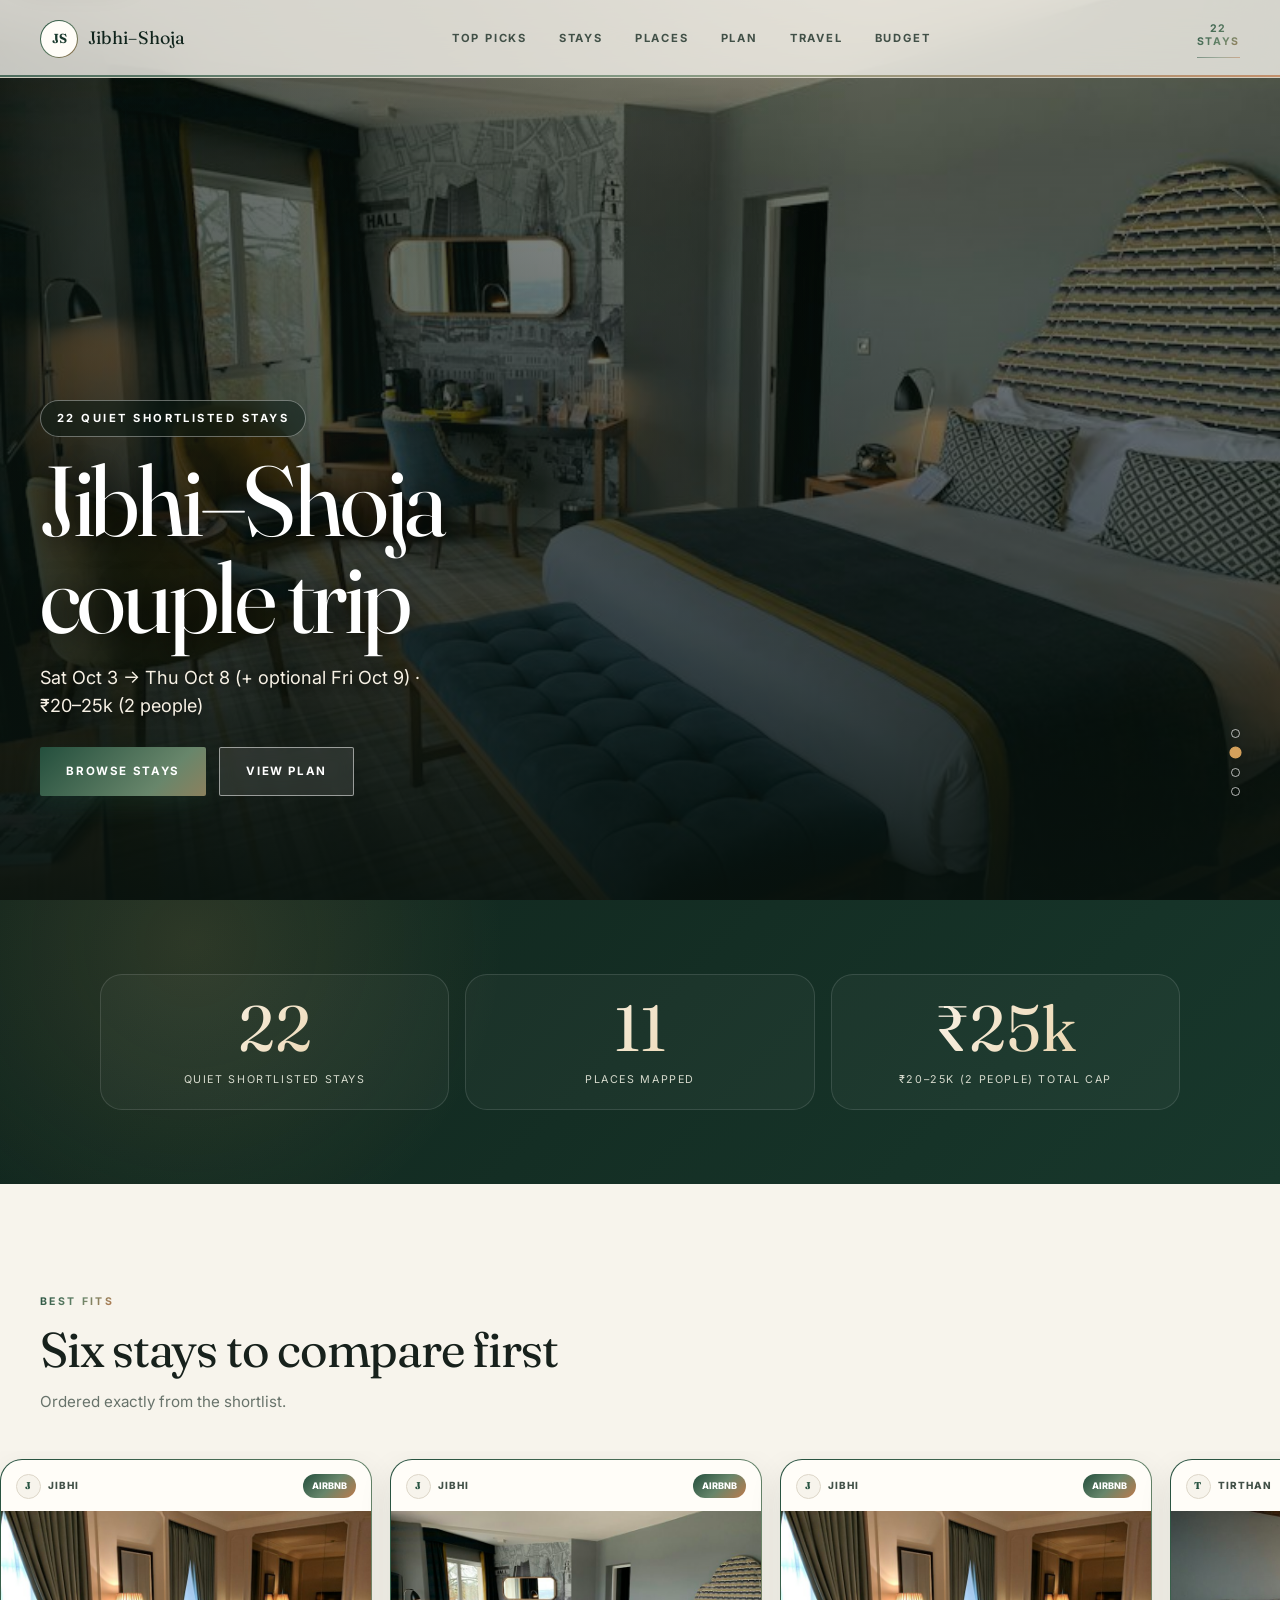
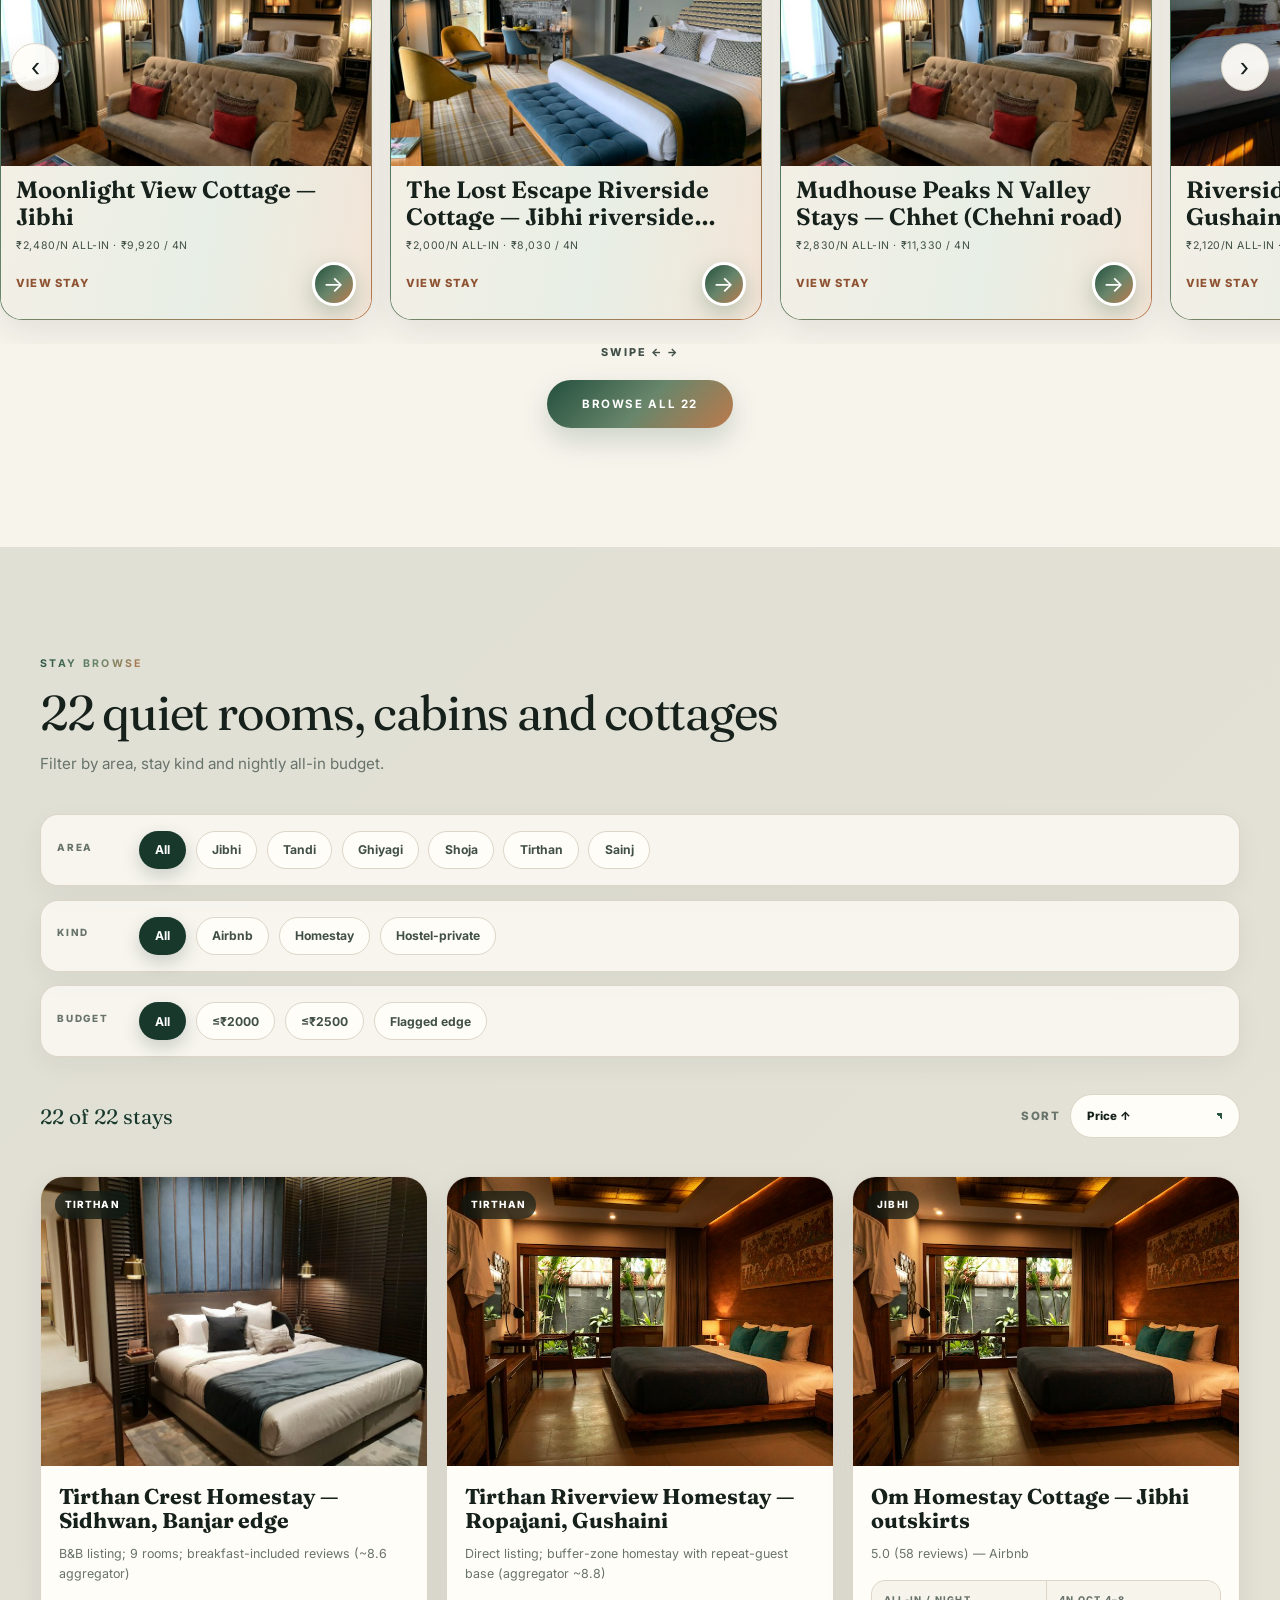
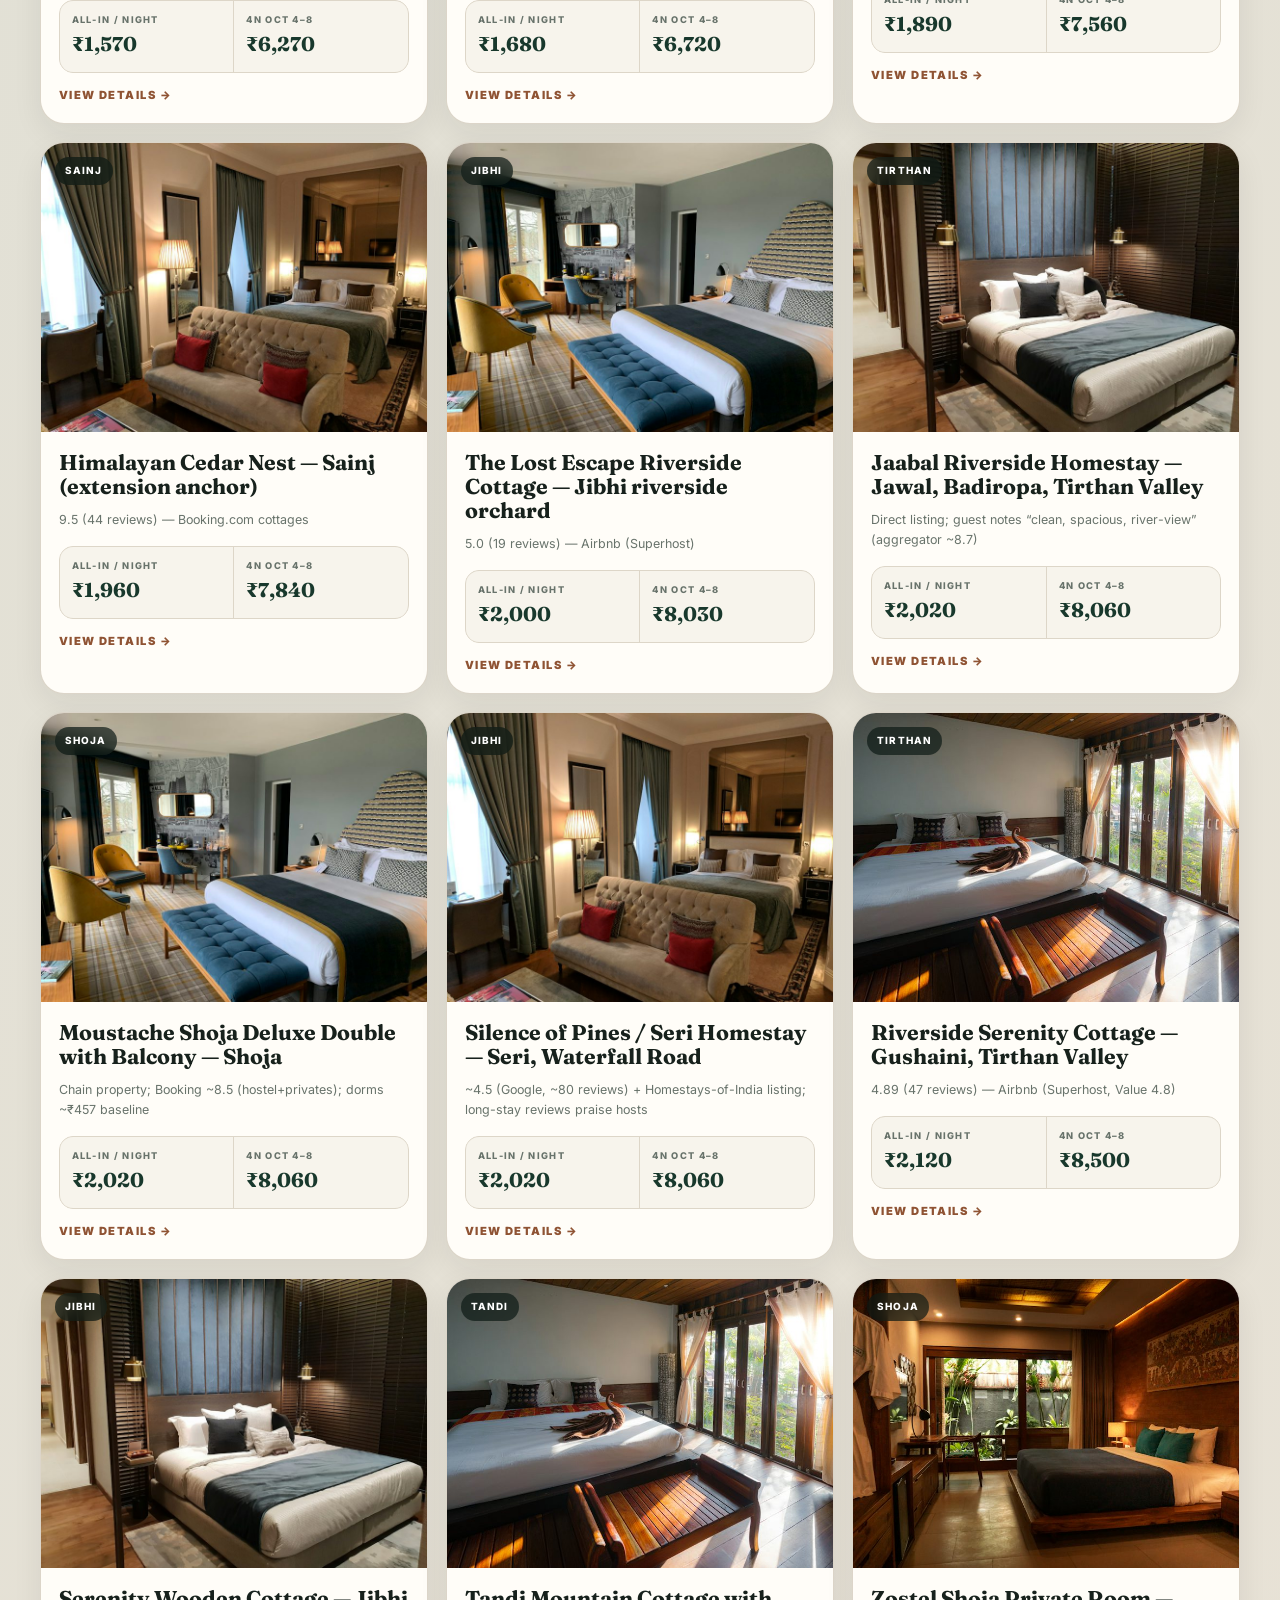
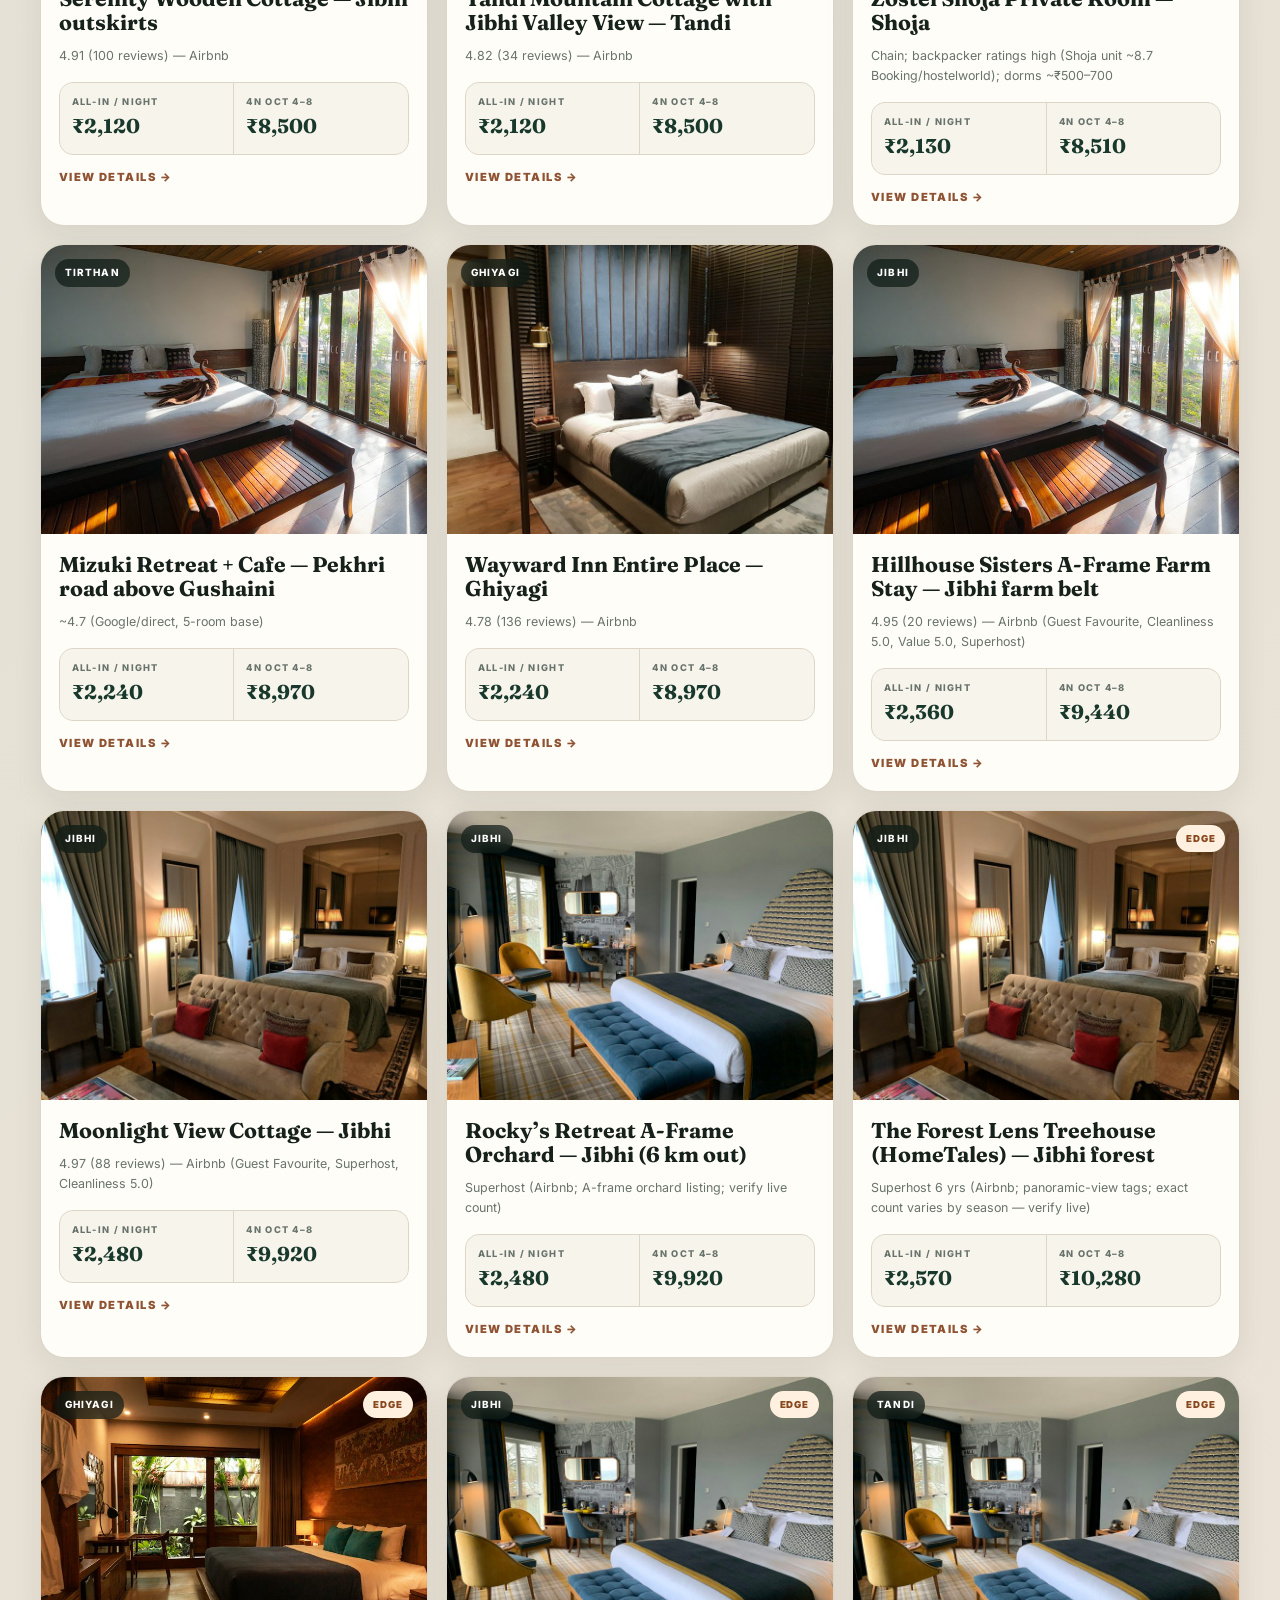
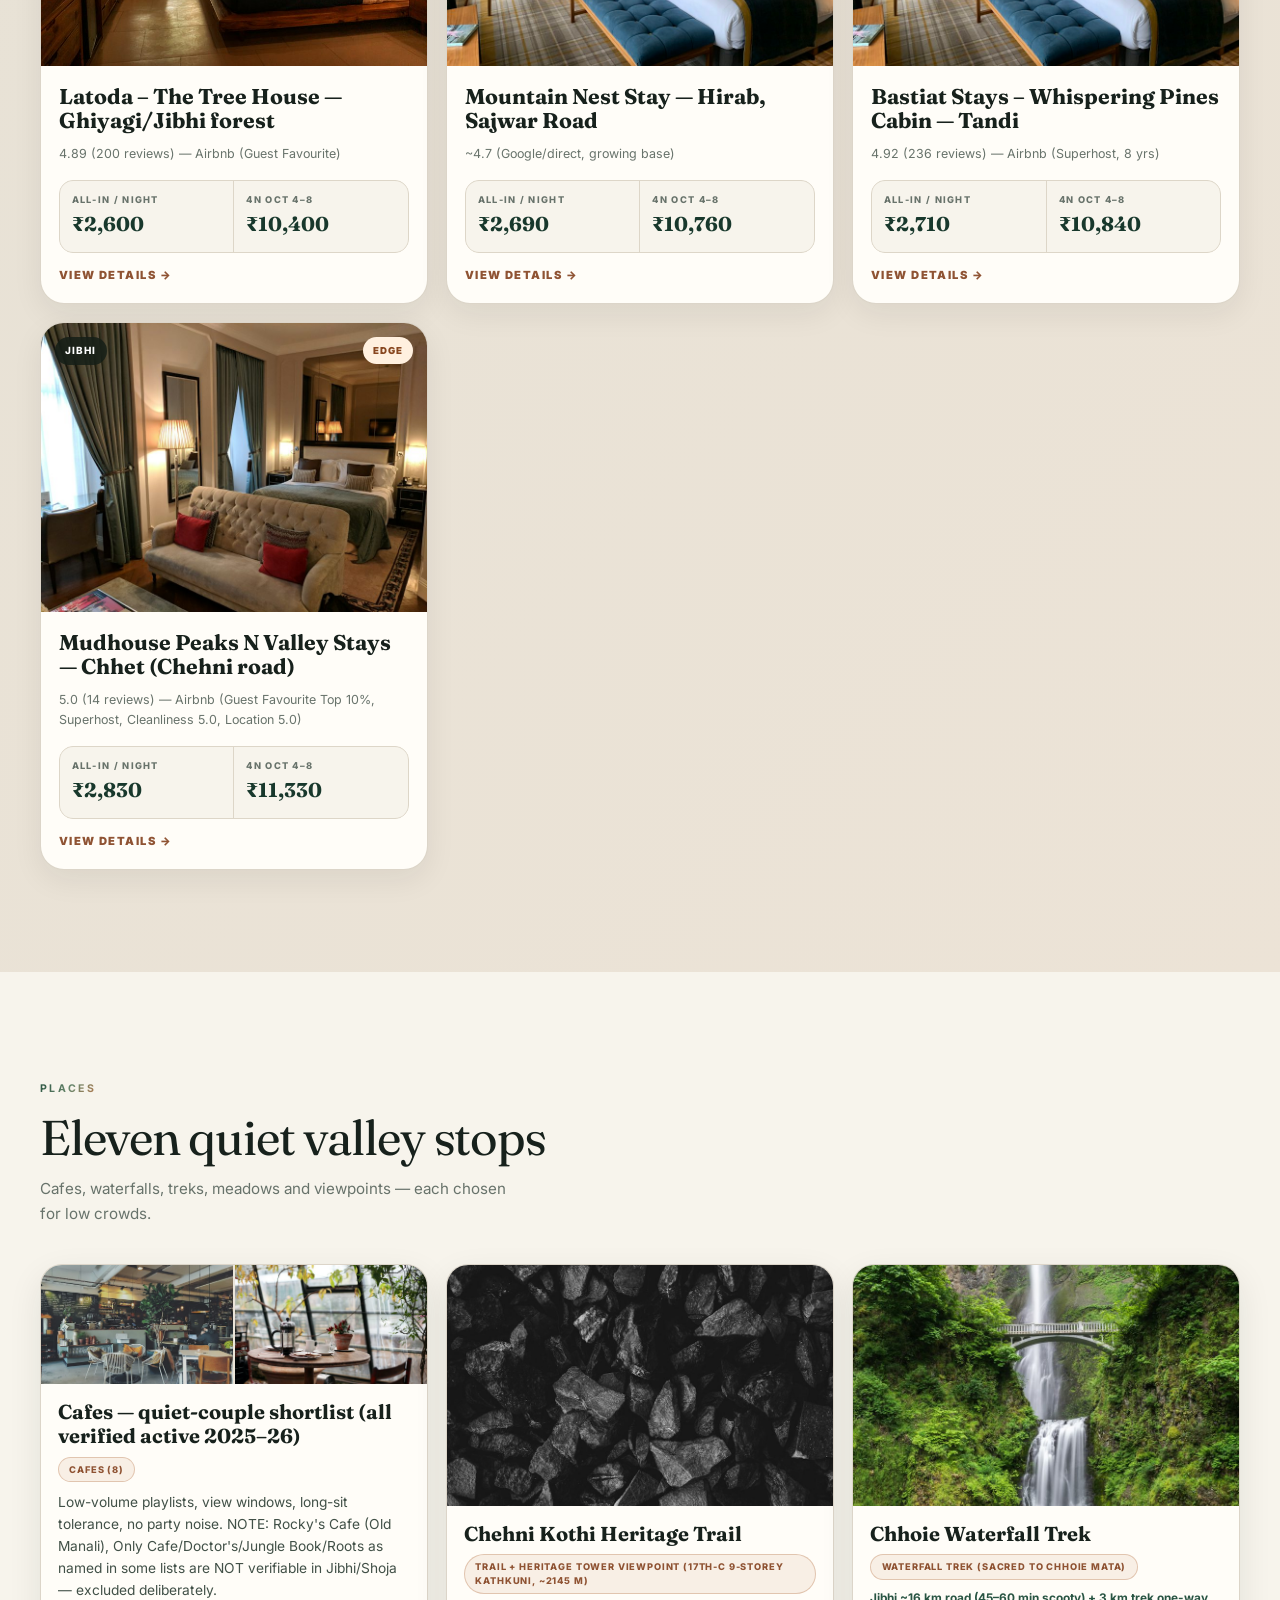
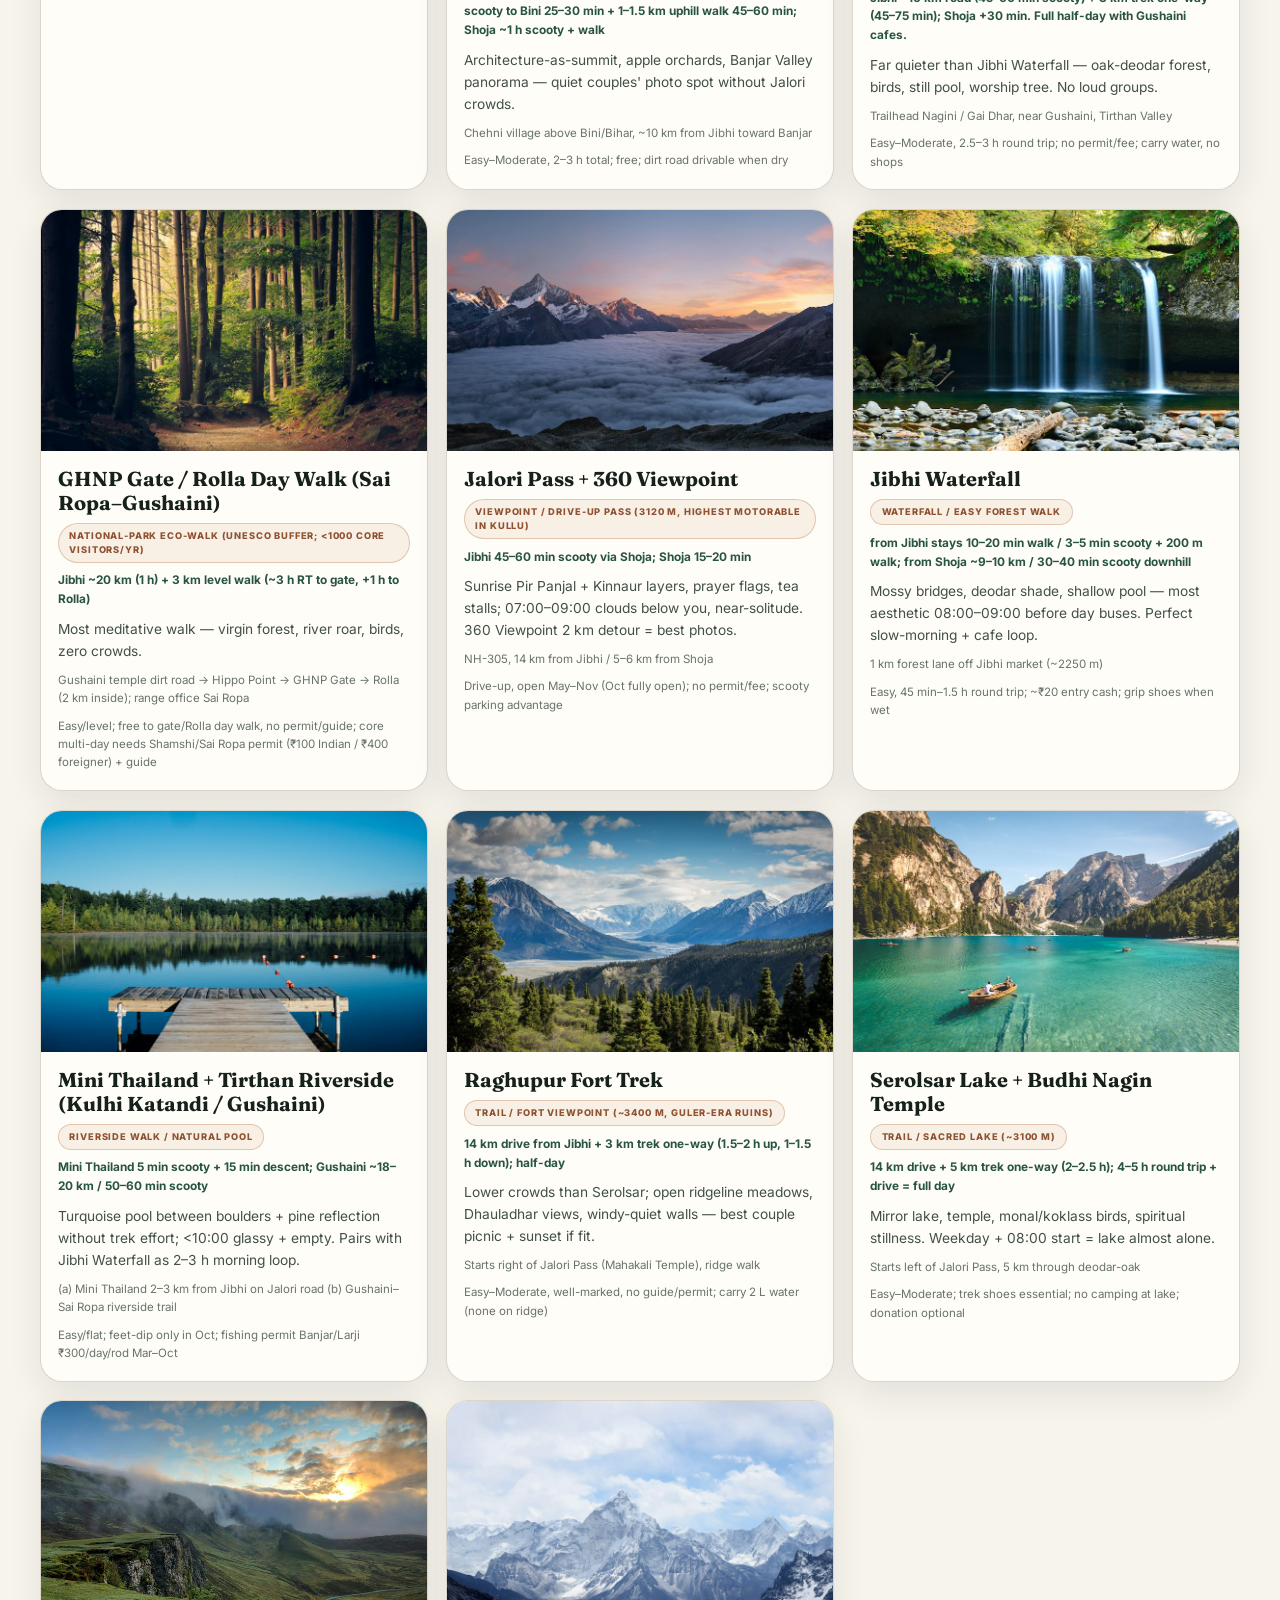
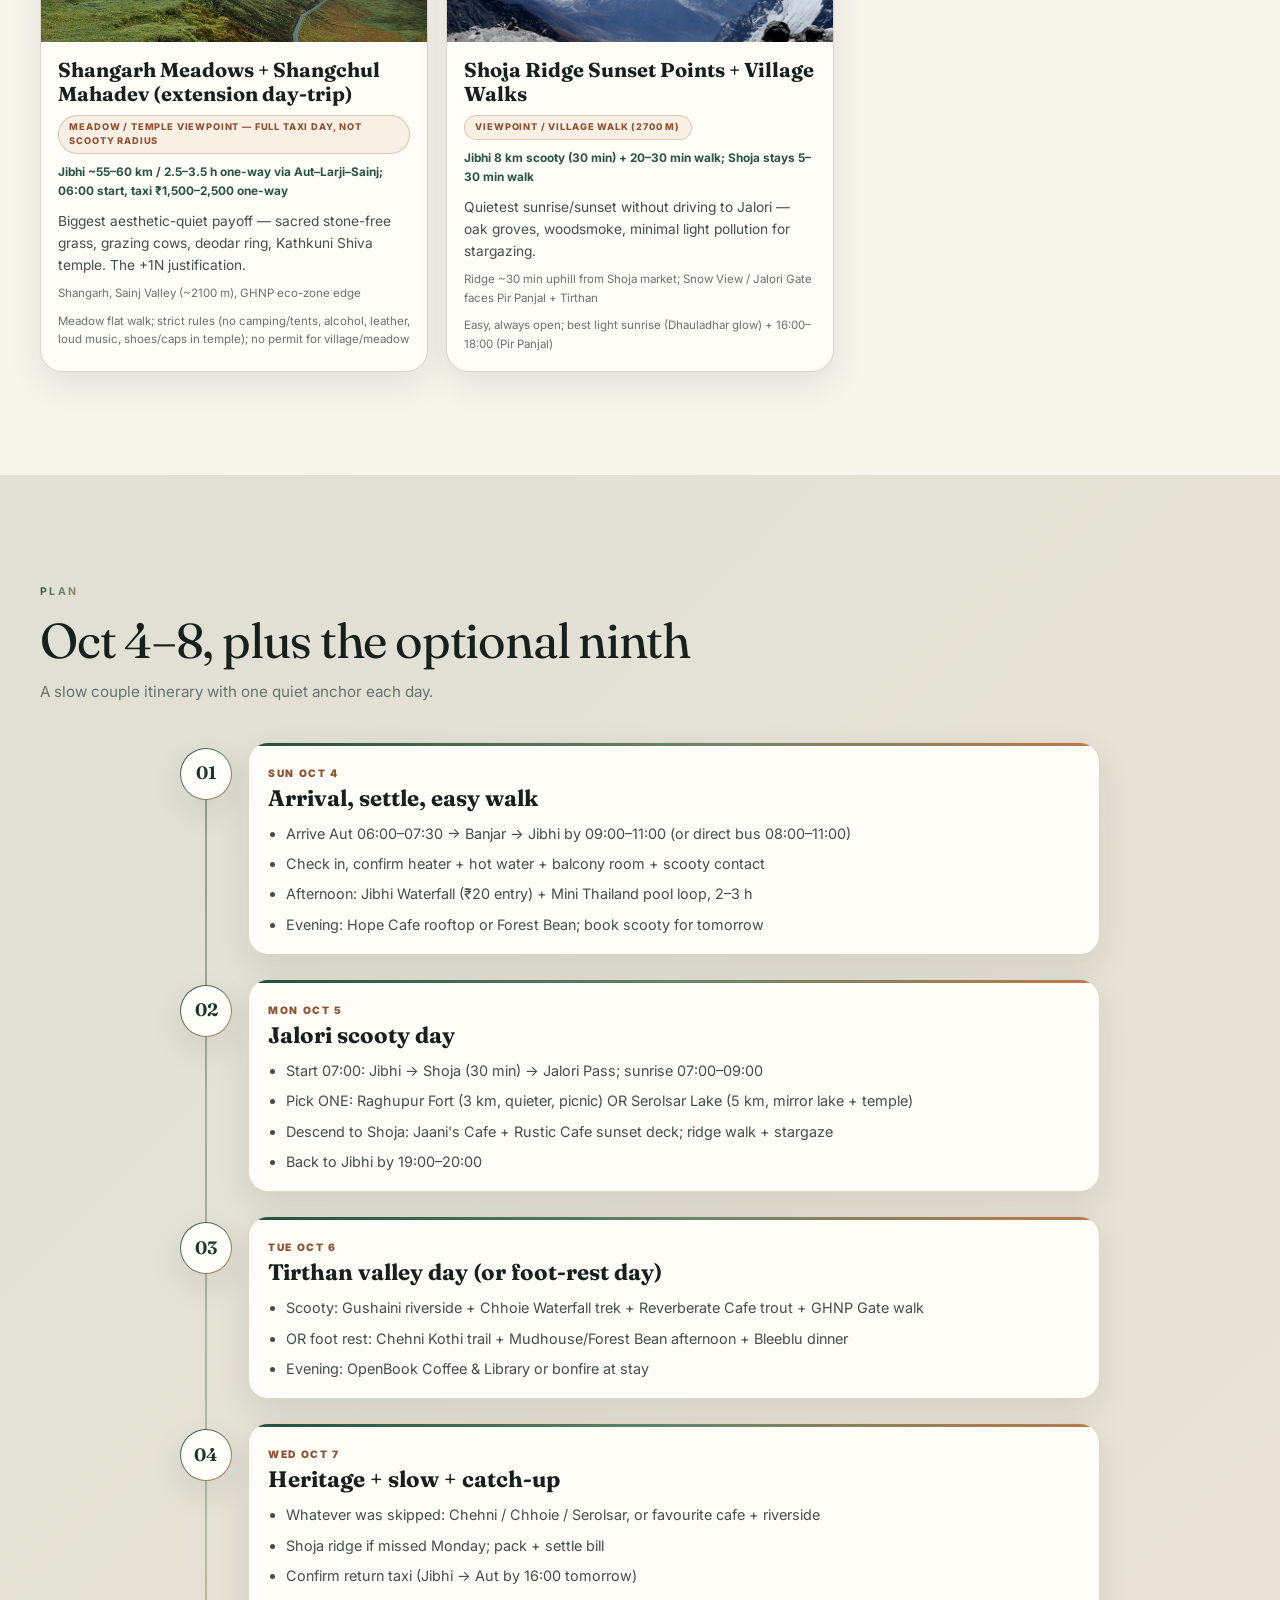
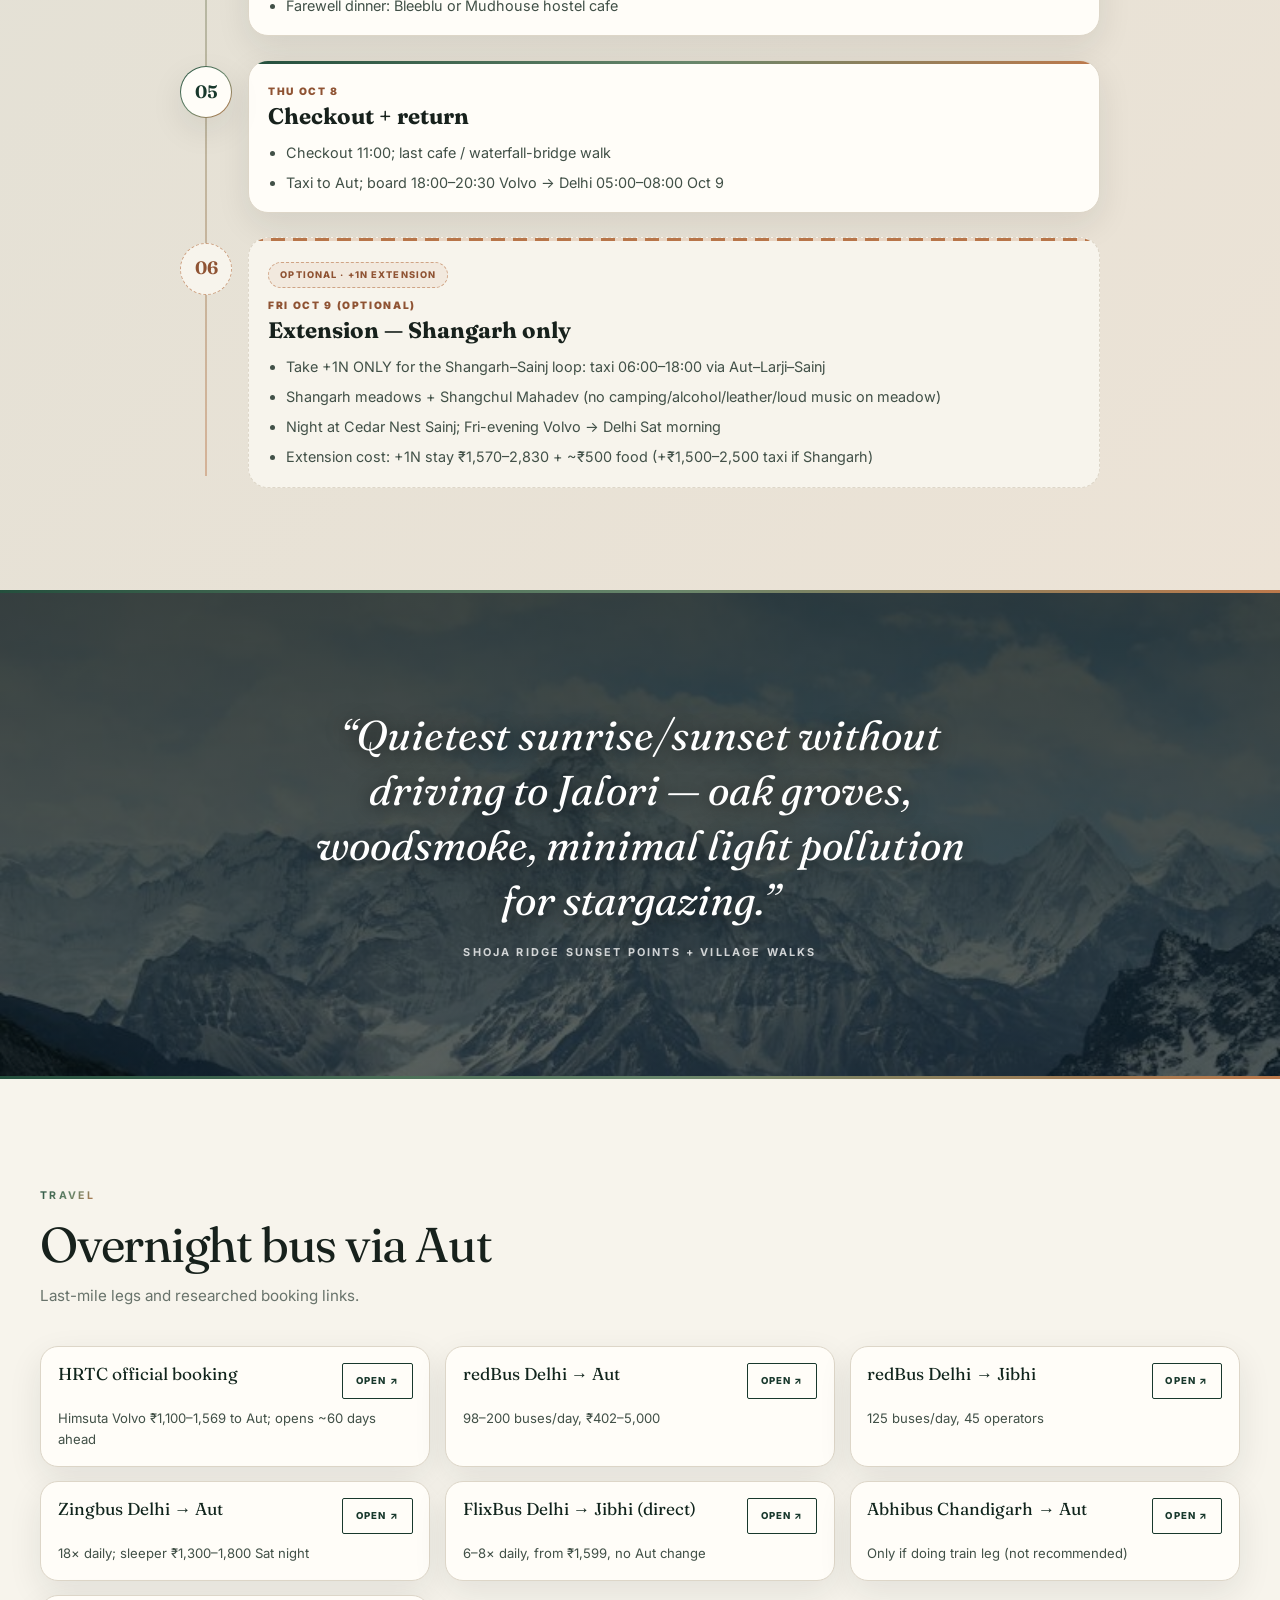
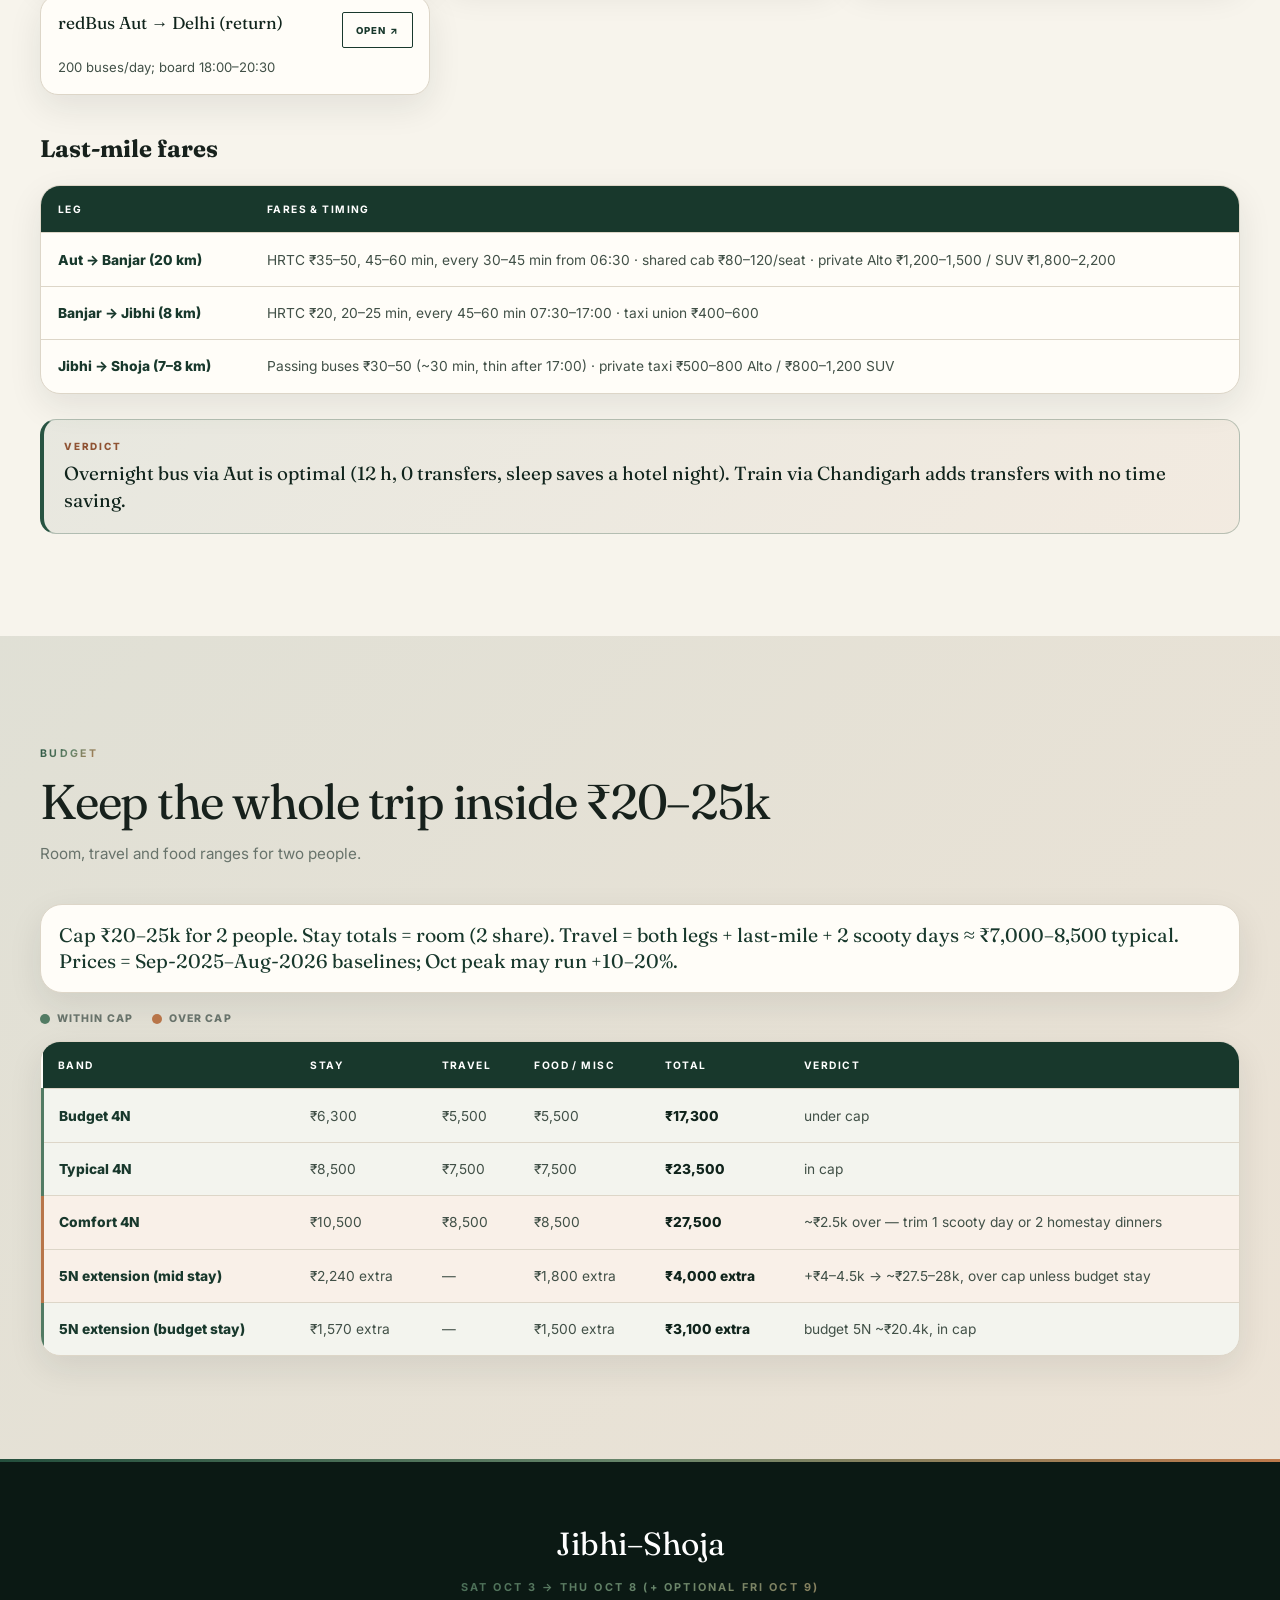
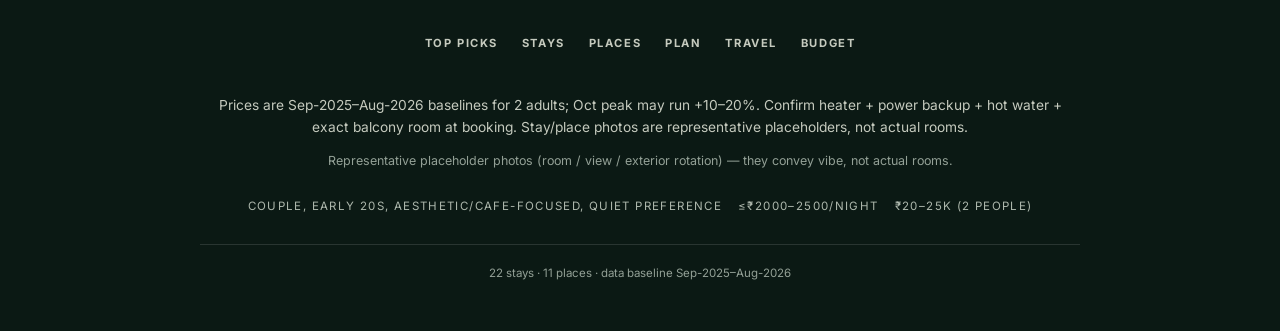
==== index.html @ 123a4e7a "Jibhi-Shoja trip guide: 22 stays, places, plan, travel, budget SPA" ====
<!doctype html>
<html lang="en">
<head>
<meta charset="utf-8">
<meta name="viewport" content="width=device-width, initial-scale=1">
<title>Jibhi &amp; Shoja Trip — Oct 4–8 (+9) · Stays, Places, Travel, Budget</title>
<meta name="description" content="22 quiet shortlisted stays, places, itinerary, travel and budget for a Jibhi–Shoja couple trip.">
<link rel="preconnect" href="https://fonts.googleapis.com">
<link rel="preconnect" href="https://fonts.gstatic.com" crossorigin>
<link href="https://fonts.googleapis.com/css2?family=Fraunces:opsz,wght@9..144,400;9..144,500;9..144,650&family=Inter:wght@400;500;600;700&display=swap" rel="stylesheet">
<link rel="preload" as="image" href="./assets/img/stays/stay-01-moonlight-view/stay-01-moonlight-view-01.jpg">
<link rel="stylesheet" href="./assets/css/site.css">
</head>
<body>
<a class="skip-link" href="#stays">Skip to stays</a>
<header class="nav" id="nav">
  <button class="nav__burger" id="burger" aria-label="Menu" aria-controls="menu" aria-expanded="false"><span></span><span></span><span></span></button>
  <a href="#top" class="nav__logo" aria-label="Jibhi Shoja trip home"><span class="nav__logo-mark">JS</span><span class="nav__logo-text">Jibhi–Shoja</span></a>
  <nav class="nav__links" aria-label="Primary">
    <a href="#top-picks">Top picks</a><a href="#stays">Stays</a><a href="#places">Places</a><a href="#plan">Plan</a><a href="#travel">Travel</a><a href="#budget">Budget</a>
  </nav>
  <div class="nav__right"><a href="#stays" class="nav__cta">22<br><span>Stays</span></a></div>
</header>
<div class="menu" id="menu" aria-hidden="true">
  <button class="menu__close" id="menuClose" aria-label="Close">&times;</button>
  <nav class="menu__links" aria-label="Mobile">
    <a href="#top-picks" class="menu__link">Top picks</a><a href="#stays" class="menu__link">Stays</a><a href="#places" class="menu__link">Places</a><a href="#plan" class="menu__link">Plan</a><a href="#travel" class="menu__link">Travel</a><a href="#budget" class="menu__link">Budget</a>
  </nav>
  <div class="menu__footer">
    <p class="menu__phone">Oct 4–8 · + optional Oct 9</p><p data-menu-meta>Couple trip · quiet stays · ₹20–25k cap</p>
    <div class="menu__cta"><a href="#stays" class="btn btn--solid btn--sm">Browse Stays</a><a href="#plan" class="btn btn--line btn--sm">See Plan</a></div>
  </div>
</div>
<main id="top">
  <section class="hero" aria-label="Jibhi and Shoja trip introduction">
    <div class="hero__slide is-active" style="background-image:url('./assets/img/stays/stay-01-moonlight-view/stay-01-moonlight-view-01.jpg')"></div>
    <div class="hero__slide" style="background-image:url('./assets/img/stays/stay-02-whispering-pines/stay-02-whispering-pines-01.jpg')"></div>
    <div class="hero__slide" style="background-image:url('./assets/img/places/place-shoja-ridge-01.jpg')"></div>
    <div class="hero__slide" style="background-image:url('./assets/img/places/place-jalori-pass-01.jpg')"></div>
    <div class="hero__overlay"></div>
    <div class="hero__content">
      <p class="hero__eyebrow">22 quiet shortlisted stays</p><h1 class="hero__title">Jibhi–Shoja couple trip</h1>
      <p class="hero__sub"><span data-hero-dates>Oct 4–8</span> · <span data-hero-cap>₹20–25k for 2 people</span></p>
      <div class="hero__actions"><a href="#stays" class="btn btn--solid">Browse Stays</a><a href="#plan" class="btn btn--ghost">View Plan</a></div>
    </div>
    <div class="hero__dots" aria-label="Hero photos">
      <button class="hero__dot is-active" aria-label="Slide 1" type="button"></button><button class="hero__dot" aria-label="Slide 2" type="button"></button><button class="hero__dot" aria-label="Slide 3" type="button"></button><button class="hero__dot" aria-label="Slide 4" type="button"></button>
    </div>
  </section>
  <div id="app" class="site-main"><div class="loading" role="status">Loading the researched trip guide…</div><noscript>This trip guide needs JavaScript to load its researched stays and sections.</noscript></div>
</main>

<div class="stay-modal" id="stayModal" hidden>
  <div class="stay-modal__backdrop" data-close-modal></div>
  <section class="stay-modal__dialog" role="dialog" aria-modal="true" aria-labelledby="stay-modal-title">
    <button class="stay-modal__close" type="button" aria-label="Close stay details" data-close-modal>&times;</button>
    <div id="stay-detail-content"></div>
  </section>
</div>
<template id="stay-template">
  <article class="stay-detail">
    <div class="stay-detail__media">
      <figure class="stay-detail__figure">
        <img class="stay-detail__img" data-role="photo" src="" alt="" loading="eager" fetchpriority="high">
        <button class="stay-detail__photo-btn stay-detail__photo-btn--prev" type="button" data-photo-prev aria-label="Previous photo">&lsaquo;</button>
        <button class="stay-detail__photo-btn stay-detail__photo-btn--next" type="button" data-photo-next aria-label="Next photo">&rsaquo;</button>
        <figcaption class="stay-detail__caption" data-role="photo-caption"></figcaption>
      </figure>
      <div class="stay-detail__dots" data-role="photo-dots" aria-label="Stay photos"></div>
    </div>
    <div class="stay-detail__body">
      <a href="#stays" class="back" data-close-modal>&larr; Back to stays</a>
      <p class="section__label"><span data-role="area"></span> · <span data-role="kind"></span></p>
      <div class="stay-detail__title-row"><h2 class="section__title" id="stay-modal-title" data-role="name"></h2><span class="variant__flag" data-role="flag" hidden>Over cap edge</span></div>
      <p class="carpage__tagline" data-role="type"></p>
      <div class="carpage__specs">
        <div class="spec"><span class="spec__k">Type</span><span class="spec__v" data-role="spec-type"></span></div>
        <div class="spec"><span class="spec__k">Location</span><span class="spec__v" data-role="location"></span></div>
        <div class="spec"><span class="spec__k">Rating</span><span class="spec__v" data-role="rating"></span></div>
        <div class="spec"><span class="spec__k">Cleanliness</span><span class="spec__v" data-role="cleanliness"></span></div>
        <div class="spec"><span class="spec__k">View</span><span class="spec__v" data-role="view"></span></div>
        <div class="spec"><span class="spec__k">Amenities</span><span class="spec__v" data-role="amenities"></span></div>
      </div>
      <h3 class="carpage__h2">Researched prices</h3>
      <div class="price-table-wrap"><table class="price-table"><tbody>
        <tr><th scope="row">Per-night base</th><td data-role="price-base"></td></tr><tr><th scope="row">Per-night all-in</th><td data-role="price-allin"></td></tr>
        <tr><th scope="row">4N · Oct 4–8 all-in</th><td data-role="total4"></td></tr><tr><th scope="row">5N · Oct 4–9 all-in</th><td data-role="total5"></td></tr>
      </tbody></table></div>
      <h3 class="carpage__h2">Why suggested</h3><p class="stay-detail__why" data-role="why"></p>
      <div class="carpage__cta"><a class="btn btn--solid" data-role="booking-primary" href="#" target="_blank" rel="noopener">Primary Listing</a><a class="btn btn--line" data-role="booking-hub" href="#" target="_blank" rel="noopener">Booking Hub</a></div>
    </div>
  </article>
</template>
<script src="./assets/js/site.js"></script>
</body>
</html>
---- assets/css/site.css ----
/* Jibhi–Shoja quiet mountain SPA — mobile-first */
:root{
  --nav-h:72px;--pad:clamp(1rem,4vw,2.5rem);--sec-y:clamp(4.25rem,8vw,7rem);
  --pine-950:#0b1914;--pine-900:#10241c;--pine-800:#18382c;--pine-700:#285442;--pine-500:#527b63;--moss:#84987f;
  --stone-100:#f7f4ec;--stone-200:#ebe5d9;--stone-300:#d5cebf;--stone-500:#817a6f;
  --copper:#b87549;--copper-dark:#8f5333;--amber:#d5a15c;--white:#fffdf8;--ink:#17211c;--ink-soft:#415047;--t-dim:#68736b;--line:#ddd6c8;--soft:#f0ece2;
  --grad:linear-gradient(135deg,#244f3d 0%,#68866b 52%,#bd794b 100%);--grad-soft:linear-gradient(135deg,rgba(36,79,61,.08),rgba(189,121,75,.08));
  --f-serif:"Fraunces",Georgia,serif;--f-sans:"Inter",system-ui,-apple-system,"Segoe UI",sans-serif;--shadow:0 22px 60px rgba(22,35,28,.12);--shadow-soft:0 12px 34px rgba(22,35,28,.09)
}
*,*::before,*::after{box-sizing:border-box}html{scroll-behavior:smooth;scroll-padding-top:calc(var(--nav-h) + 18px)}body{margin:0;background:var(--stone-100);color:var(--ink);font-family:var(--f-sans);font-size:16px;line-height:1.6;text-rendering:optimizeLegibility;overflow-x:hidden}body.menu-open,body.modal-open{overflow:hidden}img{max-width:100%;display:block}a{color:inherit;text-decoration:none}button,input,select{font:inherit}button{color:inherit}.skip-link{position:fixed;top:.7rem;left:.7rem;z-index:500;transform:translateY(-180%);background:var(--white);color:var(--pine-800);padding:.75rem 1rem;border-radius:999px;box-shadow:var(--shadow-soft);transition:.2s}.skip-link:focus{transform:none}.loading{min-height:32vh;display:grid;place-items:center;color:var(--t-dim);letter-spacing:.08em;text-transform:uppercase;font-size:.72rem}
/* Fixed glass navigation */
.nav{position:fixed;top:0;left:0;right:0;z-index:100;height:var(--nav-h);display:flex;align-items:center;justify-content:space-between;padding:0 1rem;background:rgba(250,248,241,.78);backdrop-filter:blur(18px) saturate(1.2);-webkit-backdrop-filter:blur(18px) saturate(1.2);border-bottom:1px solid rgba(213,206,191,.65)}
.nav::after{content:'';position:absolute;left:0;right:0;bottom:0;height:2px;background:var(--grad);opacity:.75}.nav__logo{position:absolute;left:50%;transform:translateX(-50%);display:inline-flex;align-items:center;gap:.6rem;color:var(--pine-900);white-space:nowrap}.nav__logo-mark{display:grid;place-items:center;width:38px;height:38px;border:1px solid rgba(36,79,61,.25);border-radius:50%;background:linear-gradient(var(--white),var(--white)) padding-box,var(--grad) border-box;font-family:var(--f-serif);font-weight:650;font-size:.82rem;color:var(--pine-800)}.nav__logo-text{font-family:var(--f-serif);font-size:1.12rem;letter-spacing:.01em}.nav__links{display:none}.nav__burger{background:none;border:none;width:44px;height:44px;display:flex;flex-direction:column;align-items:flex-start;justify-content:center;gap:5px;cursor:pointer;position:relative;z-index:101}.nav__burger span{display:block;width:23px;height:1.5px;background:var(--ink);transition:.3s}.nav__burger.is-open span:nth-child(1){transform:translateY(6.5px) rotate(45deg)}.nav__burger.is-open span:nth-child(2){opacity:0}.nav__burger.is-open span:nth-child(3){transform:translateY(-6.5px) rotate(-45deg)}.nav__cta{display:inline-flex;flex-direction:column;align-items:center;min-height:40px;font-size:.66rem;font-weight:700;letter-spacing:.16em;text-transform:uppercase;line-height:1.2;background:var(--grad);-webkit-background-clip:text;background-clip:text;color:transparent;position:relative}.nav__cta::after{content:'';position:absolute;left:0;right:0;bottom:5px;height:1px;background:var(--grad);opacity:.5}
.menu{position:fixed;top:0;right:-105%;width:min(330px,86vw);height:100dvh;background:rgba(255,253,248,.96);backdrop-filter:blur(20px);z-index:200;display:flex;flex-direction:column;justify-content:center;padding:2rem;transition:right .4s cubic-bezier(.4,0,.2,1);box-shadow:-8px 0 40px rgba(25,32,27,.16)}.menu::before{content:'';position:absolute;top:0;bottom:0;left:0;width:3px;background:var(--grad)}.menu.is-open{right:0}.menu__close{position:absolute;top:1rem;right:1rem;background:none;border:none;font-size:2rem;width:44px;height:44px;cursor:pointer}.menu__links{display:flex;flex-direction:column}.menu__link{font-family:var(--f-serif);font-size:1.85rem;line-height:1.15;padding:.58rem 0;border-bottom:1px solid var(--line);transition:.25s}.menu__link:hover,.menu__link:focus-visible{color:var(--copper-dark);padding-left:.5rem}.menu__footer{margin-top:2.3rem;font-size:.85rem;color:var(--t-dim)}.menu__phone{display:block;font-size:1.12rem;font-weight:650;background:var(--grad);-webkit-background-clip:text;background-clip:text;color:transparent;margin:0 0 .35rem}.menu__cta{display:flex;gap:.7rem;flex-wrap:wrap;margin-top:1.1rem}

/* Buttons */
.btn{display:inline-flex;align-items:center;justify-content:center;padding:.9rem 1.65rem;font-size:.72rem;font-weight:700;letter-spacing:.14em;text-transform:uppercase;min-height:48px;cursor:pointer;border:none;border-radius:2px;transition:transform .3s,box-shadow .3s,background-position .3s,border-color .3s,color .3s}.btn:hover{transform:translateY(-2px)}.btn--solid{background:var(--grad);background-size:150% 100%;color:#fff;box-shadow:0 8px 24px rgba(36,79,61,.25)}.btn--solid:hover{background-position:100% 0;box-shadow:0 12px 30px rgba(143,83,51,.28)}.btn--ghost{background:rgba(255,255,255,.1);color:#fff;border:1px solid rgba(255,255,255,.52);backdrop-filter:blur(8px)}.btn--ghost:hover{border-color:#fff;background:rgba(255,255,255,.18)}.btn--line{border:1.5px solid var(--pine-800);color:var(--pine-800);background:transparent}.btn--line:hover{border-color:var(--copper);color:var(--copper-dark)}.btn--grad{background:var(--grad);color:#fff;font-weight:700;border-radius:999px;padding:.95rem 2.2rem;box-shadow:0 12px 28px rgba(36,79,61,.2)}.btn--sm{padding:.55rem 1.1rem;min-height:38px;font-size:.65rem}.btn--full{width:100%}
/* Fullscreen hero carousel */
.hero{position:relative;height:100vh;height:100dvh;min-height:560px;overflow:hidden;background:var(--pine-950)}.hero__slide{position:absolute;inset:0;background-size:cover;background-position:center;opacity:0;transform:scale(1.065);transition:opacity 1.2s ease,transform 6.5s ease}.hero__slide.is-active{opacity:1;transform:scale(1)}.hero__overlay{position:absolute;inset:0;background:linear-gradient(to top,rgba(8,18,14,.94) 0%,rgba(8,18,14,.64) 43%,rgba(8,18,14,.25) 100%),linear-gradient(90deg,rgba(8,18,14,.5),transparent 68%)}.hero__content{position:absolute;left:0;right:0;bottom:0;padding:0 var(--pad) calc(var(--pad) + 4rem);z-index:2;color:#fff}.hero__eyebrow{display:inline-block;font-size:.7rem;letter-spacing:.22em;text-transform:uppercase;font-weight:700;margin:0 0 .95rem;padding:.52rem 1rem;border-radius:999px;color:#fff;background:rgba(9,24,18,.5);border:1px solid rgba(255,255,255,.36);backdrop-filter:blur(10px)}.hero__title{font-family:var(--f-serif);font-size:clamp(2.75rem,10vw,6.2rem);font-weight:400;line-height:.98;letter-spacing:-.035em;margin:0 0 1rem;max-width:9ch;text-shadow:0 2px 28px rgba(0,0,0,.78)}.hero__sub{font-size:clamp(.95rem,2.6vw,1.13rem);max-width:38ch;margin:0 0 1.65rem;text-shadow:0 1px 12px rgba(0,0,0,.8);color:#f7f1e5}.hero__actions{display:flex;gap:.8rem;flex-wrap:wrap}.hero__dots{position:absolute;right:var(--pad);bottom:calc(var(--pad) + 4rem);display:flex;flex-direction:column;gap:.65rem;z-index:2}.hero__dot{width:9px;height:9px;border-radius:50%;border:1px solid rgba(255,255,255,.68);background:transparent;cursor:pointer;padding:0;transition:.25s}.hero__dot.is-active{background:var(--amber);border-color:var(--amber);transform:scale(1.35)}
/* Shared section headers */
.site-main{position:relative}.section{padding:var(--sec-y) 0}.section--tint{background:var(--soft);background-image:var(--grad-soft)}.section__head{padding:0 var(--pad);margin-bottom:2.35rem}.section__head--center{text-align:center}.section__head--center .section__sub{margin-left:auto;margin-right:auto}.section__label{font-size:.66rem;letter-spacing:.22em;text-transform:uppercase;font-weight:700;margin:0 0 .8rem;background:var(--grad);-webkit-background-clip:text;background-clip:text;color:transparent;display:inline-block}.section__title{font-family:var(--f-serif);font-size:clamp(1.9rem,5.6vw,3.05rem);font-weight:400;line-height:1.08;letter-spacing:-.025em;color:var(--ink);margin:0}.section__sub{color:var(--t-dim);margin:.85rem 0 0;font-size:.95rem;max-width:48ch}

/* Animated stats */
.stats{padding:calc(var(--sec-y)*.72) var(--pad);background:var(--pine-900);background-image:radial-gradient(circle at 15% 15%,rgba(213,161,92,.14),transparent 28%),linear-gradient(135deg,var(--pine-900),var(--pine-800));color:#fff}.stats__grid{display:grid;grid-template-columns:1fr;gap:1rem;text-align:center;max-width:1080px;margin:auto}.stat{padding:1.35rem 1rem;border:1px solid rgba(255,255,255,.12);border-radius:22px;background:rgba(255,255,255,.035)}.stat__num{font-family:var(--f-serif);font-size:clamp(2.6rem,8vw,4rem);line-height:1;background:linear-gradient(120deg,#fff,#e5c895);-webkit-background-clip:text;background-clip:text;color:transparent}.stat__label{font-size:.67rem;letter-spacing:.15em;text-transform:uppercase;color:#d6dacd;margin-top:.65rem}
/* Top-pick swipe carousel */
.collection{padding:var(--sec-y) 0;background:var(--stone-100);overflow:hidden}.caro{position:relative}.swipe{display:flex;gap:18px;overflow-x:auto;scroll-snap-type:x mandatory;-webkit-overflow-scrolling:touch;padding:8px var(--pad) 24px;scrollbar-width:none}.swipe::-webkit-scrollbar{display:none}.swipe::after{content:"";flex:none;width:2px}.swipe .bcard{scroll-snap-align:start;flex:0 0 min(78vw,330px)}.swipe-hint{text-align:center;font-size:.68rem;font-weight:800;letter-spacing:.18em;text-transform:uppercase;color:var(--ink-soft);padding-bottom:1.15rem;margin:0}.browse-all{text-align:center;padding-bottom:1rem}.bcard{display:flex;flex-direction:column;border:1px solid transparent;border-radius:22px;overflow:hidden;background:linear-gradient(var(--white),var(--white)) padding-box,var(--grad) border-box;box-shadow:var(--shadow-soft);transition:transform .3s,box-shadow .3s}.bcard:hover{transform:translateY(-5px);box-shadow:var(--shadow)}.bcard__top{display:flex;align-items:center;justify-content:space-between;gap:.7rem;padding:.82rem .92rem 0}.bcard__brand{display:inline-flex;align-items:center;gap:.48rem;font-size:.62rem;font-weight:800;letter-spacing:.1em;text-transform:uppercase;color:var(--ink-soft);white-space:nowrap;overflow:hidden;text-overflow:ellipsis}.bcard__logo{display:grid;place-items:center;flex:none;height:25px;width:25px;border-radius:50%;border:1px solid var(--line);font-family:var(--f-serif);color:var(--pine-700);background:var(--stone-100)}.bcard__badge{flex:none;font-size:.57rem;font-weight:800;text-transform:uppercase;background:var(--grad);color:#fff;border-radius:20px;padding:.32rem .58rem}.bcard__imgwrap{aspect-ratio:16/11;overflow:hidden;background:var(--stone-200);margin-top:.8rem}.bcard__imgwrap img{width:100%;height:100%;object-fit:cover;transition:transform .5s}.bcard:hover .bcard__imgwrap img{transform:scale(1.045)}.bcard__foot{flex:1;display:flex;flex-direction:column;background:linear-gradient(100deg,#f3efe5,#e8efe6 55%,#f3e5d7)}.bcard__meta{padding:.72rem .95rem .1rem;flex:1}.bcard__name{font-family:var(--f-serif);font-weight:650;font-size:clamp(1.2rem,5vw,1.48rem);line-height:1.12;margin:0;display:-webkit-box;-webkit-line-clamp:2;-webkit-box-orient:vertical;overflow:hidden}.bcard__tag{font-size:.66rem;letter-spacing:.055em;text-transform:uppercase;color:var(--ink-soft);white-space:nowrap;overflow:hidden;text-overflow:ellipsis;min-height:1.5em;margin:.5rem 0 0}.bcard__cta{display:flex;align-items:center;justify-content:space-between;padding:.35rem .95rem .78rem}.bcard__view{font-weight:800;font-size:.7rem;letter-spacing:.1em;text-transform:uppercase;color:var(--copper-dark);min-height:44px;display:inline-flex;align-items:center}.bcard__arrow{display:inline-flex;align-items:center;justify-content:center;width:44px;height:44px;border-radius:50%;background:var(--grad);color:#fff;font-size:1.4rem;border:3px solid #fff;box-shadow:0 8px 22px rgba(82,123,99,.35)}.caro__btn{display:none;position:absolute;top:39%;z-index:3;width:48px;height:48px;border-radius:50%;border:1px solid var(--line);background:rgba(255,253,248,.92);font-size:1.6rem;cursor:pointer;align-items:center;justify-content:center;box-shadow:var(--shadow-soft)}.caro__prev{left:.7rem}.caro__next{right:.7rem}

/* Stays browse and adapted variant chips */
.stays{padding:var(--sec-y) 0;background:var(--soft);background-image:var(--grad-soft)}.stays__panel{max-width:1280px;margin:0 auto;padding:0 var(--pad)}.vfilters{display:grid;gap:.85rem;margin-bottom:1.35rem}.vfilter-row{display:flex;align-items:flex-start;gap:.6rem;flex-wrap:wrap;padding:1rem;border:1px solid rgba(213,206,191,.8);border-radius:18px;background:rgba(255,253,248,.72);box-shadow:0 8px 26px rgba(22,35,28,.05)}.vfilter-label{flex:0 0 100%;font-size:.62rem;letter-spacing:.18em;text-transform:uppercase;color:var(--t-dim);font-weight:800;padding-top:.55rem}.vchip{border:1px solid var(--line);background:var(--white);border-radius:999px;padding:.48rem .95rem;min-height:38px;font-size:.76rem;font-weight:700;cursor:pointer;color:var(--ink-soft);transition:.25s}.vchip:hover{border-color:var(--pine-500);color:var(--pine-800);transform:translateY(-1px)}.vchip.is-on{background:var(--pine-800);color:#fff;border-color:transparent;box-shadow:0 7px 18px rgba(24,56,44,.2)}.stays__tools{display:flex;align-items:center;justify-content:space-between;gap:1rem;flex-wrap:wrap;margin:1.2rem 0 1.4rem}.stays__count{font-family:var(--f-serif);font-size:1.3rem;color:var(--pine-800)}.sort-control{display:flex;align-items:center;gap:.6rem;color:var(--t-dim);font-size:.72rem;font-weight:800;text-transform:uppercase;letter-spacing:.12em}.sort-control select{appearance:none;border:1px solid var(--line);border-radius:999px;background:var(--white) linear-gradient(45deg,transparent 50%,var(--pine-700) 50%) no-repeat calc(100% - 17px) 50%/6px 6px;color:var(--ink);padding:.72rem 2.4rem .72rem 1rem;min-height:44px;cursor:pointer}.stay-grid{display:grid;grid-template-columns:1fr;gap:1.15rem}.stay-card{position:relative;display:flex;flex-direction:column;min-height:100%;border:1px solid rgba(213,206,191,.82);border-radius:24px;background:var(--white);overflow:hidden;box-shadow:0 10px 30px rgba(22,35,28,.07);transition:transform .3s,box-shadow .3s,border-color .3s}.stay-card:hover{transform:translateY(-5px);box-shadow:var(--shadow);border-color:rgba(82,123,99,.35)}.stay-card__media{position:relative;aspect-ratio:4/3;background:var(--stone-200);overflow:hidden}.stay-card__media img{width:100%;height:100%;object-fit:cover;transition:transform .5s}.stay-card:hover .stay-card__media img{transform:scale(1.045)}.stay-card__area{position:absolute;left:.85rem;top:.85rem;padding:.38rem .65rem;border-radius:999px;background:rgba(11,25,20,.68);color:#fff;backdrop-filter:blur(8px);font-size:.62rem;font-weight:800;text-transform:uppercase;letter-spacing:.11em}.stay-card__flag{position:absolute;right:.85rem;top:.85rem;padding:.38rem .62rem;border-radius:999px;background:#fff0df;color:#88471f;font-size:.6rem;font-weight:900;text-transform:uppercase;letter-spacing:.1em}.stay-card__body{display:flex;flex:1;flex-direction:column;padding:1rem}.stay-card__name{font-family:var(--f-serif);font-size:1.34rem;line-height:1.12;margin:0 0 .75rem;color:var(--ink)}.stay-card__rating{font-size:.78rem;color:var(--t-dim);margin:0 0 1rem;display:-webkit-box;-webkit-line-clamp:2;-webkit-box-orient:vertical;overflow:hidden}.stay-card__prices{display:grid;grid-template-columns:1fr 1fr;gap:1px;background:var(--line);border:1px solid var(--line);border-radius:14px;overflow:hidden;margin-top:auto}.stay-card__price{background:var(--stone-100);padding:.75rem}.stay-card__price span{display:block;font-size:.58rem;letter-spacing:.14em;text-transform:uppercase;color:var(--t-dim);font-weight:800}.stay-card__price strong{font-family:var(--f-serif);font-size:1.25rem;color:var(--pine-800)}.stay-card__link{display:inline-flex;margin-top:.9rem;color:var(--copper-dark);font-size:.7rem;font-weight:900;letter-spacing:.13em;text-transform:uppercase}.vempty{padding:2rem;border:1px dashed var(--stone-300);border-radius:20px;background:rgba(255,253,248,.65);color:var(--t-dim);text-align:center}
/* Shared stay-detail modal (product specs Option B+C) */
.stay-modal{position:fixed;inset:0;z-index:300;display:grid;place-items:end center}.stay-modal[hidden]{display:none}.stay-modal__backdrop{position:absolute;inset:0;background:rgba(7,15,12,.72);backdrop-filter:blur(8px);opacity:0;transition:opacity .28s}.stay-modal__dialog{position:relative;width:100%;max-width:1180px;height:94dvh;background:var(--stone-100);border-radius:26px 26px 0 0;overflow:auto;box-shadow:0 -24px 80px rgba(0,0,0,.32);transform:translateY(28px);opacity:0;transition:transform .32s ease,opacity .32s ease}.stay-modal.is-open .stay-modal__backdrop{opacity:1}.stay-modal.is-open .stay-modal__dialog{transform:none;opacity:1}.stay-modal__close{position:sticky;top:.85rem;float:right;z-index:5;margin:.85rem .85rem -3.7rem 0;width:46px;height:46px;border-radius:50%;border:1px solid rgba(255,255,255,.35);background:rgba(12,25,20,.62);color:#fff;font-size:1.8rem;cursor:pointer;backdrop-filter:blur(8px)}.stay-detail{display:grid;min-height:100%}.stay-detail__media{background:var(--pine-950);align-self:start}.stay-detail__figure{position:relative;margin:0;aspect-ratio:4/3;overflow:hidden}.stay-detail__img{width:100%;height:100%;object-fit:cover}.stay-detail__figure::after{content:'';position:absolute;inset:auto 0 0;height:38%;background:linear-gradient(transparent,rgba(5,12,9,.76));pointer-events:none}.stay-detail__caption{position:absolute;left:1rem;right:1rem;bottom:1rem;z-index:2;color:#f4efe5;font-size:.72rem;line-height:1.45;text-shadow:0 1px 8px #000}.stay-detail__photo-btn{position:absolute;top:45%;z-index:3;width:42px;height:42px;border:1px solid rgba(255,255,255,.38);border-radius:50%;background:rgba(10,22,17,.5);color:#fff;font-size:1.7rem;cursor:pointer;backdrop-filter:blur(8px)}.stay-detail__photo-btn--prev{left:.8rem}.stay-detail__photo-btn--next{right:.8rem}.stay-detail__dots{display:flex;gap:.5rem;justify-content:center;padding:1rem;background:var(--pine-950)}.stay-detail__dot{width:8px;height:8px;border:1px solid rgba(255,255,255,.55);border-radius:50%;background:transparent;padding:0;cursor:pointer}.stay-detail__dot.is-on{background:var(--amber);border-color:var(--amber)}.stay-detail__body{padding:1.35rem var(--pad) 3rem}.back{display:inline-flex;margin-bottom:1.4rem;color:var(--copper-dark);font-size:.72rem;font-weight:900;letter-spacing:.13em;text-transform:uppercase}.stay-detail__title-row{display:flex;align-items:flex-start;gap:1rem;justify-content:space-between}.stay-detail__title-row .section__title{text-align:left;font-size:clamp(2rem,6vw,3.4rem)}.variant__flag{flex:none;font-size:.6rem;font-weight:900;letter-spacing:.1em;text-transform:uppercase;background:linear-gradient(135deg,#b65f36,#d19b58);color:#fff;border-radius:999px;padding:.28rem .65rem;margin-top:.55rem}.carpage__tagline{font-size:1rem;color:var(--ink-soft);margin:.65rem 0 1.5rem;font-style:italic}.carpage__specs{display:grid;grid-template-columns:1fr;gap:1px;background:var(--line);border:1px solid var(--line);border-radius:18px;overflow:hidden;margin-bottom:2.2rem}.spec{background:var(--white);padding:.95rem 1rem;display:flex;flex-direction:column;gap:.28rem}.spec__k{font-size:.62rem;letter-spacing:.16em;text-transform:uppercase;color:var(--t-dim);font-weight:800}.spec__v{font-size:.88rem;font-weight:500;line-height:1.5}.carpage__h2{font-family:var(--f-serif);font-size:1.45rem;font-weight:650;margin:0 0 .9rem;color:var(--pine-900)}.price-table-wrap{overflow-x:auto;border:1px solid var(--line);border-radius:16px;margin-bottom:2rem;background:var(--white)}.price-table{width:100%;border-collapse:collapse;min-width:340px}.price-table th,.price-table td{padding:.92rem 1rem;text-align:left;border-bottom:1px solid var(--line)}.price-table tr:last-child th,.price-table tr:last-child td{border-bottom:0}.price-table th{font-size:.68rem;letter-spacing:.12em;text-transform:uppercase;color:var(--t-dim)}.price-table td{font-family:var(--f-serif);font-size:1.25rem;color:var(--pine-800);white-space:nowrap}.stay-detail__why{color:var(--ink-soft);font-size:.98rem}.carpage__cta{display:flex;gap:.85rem;flex-wrap:wrap;margin-top:1.8rem}
/* JSON-backed guide sections */
.content-wrap{max-width:1280px;margin:0 auto;padding:0 var(--pad)}.place-swipe{display:flex;gap:18px;overflow-x:auto;scroll-snap-type:x mandatory;-webkit-overflow-scrolling:touch;padding:8px var(--pad) 6px;scrollbar-width:none}.place-swipe::-webkit-scrollbar{display:none}.place-swipe::after{content:"";flex:none;width:2px}.place-swipe .place-card{scroll-snap-align:start;flex:0 0 min(80vw,340px)}
.place-card{display:flex;flex-direction:column;border:1px solid rgba(213,206,191,.82);border-radius:22px;background:var(--white);overflow:hidden;box-shadow:var(--shadow-soft);transition:transform .3s,box-shadow .3s}.place-card:hover{transform:translateY(-4px);box-shadow:var(--shadow)}
.place-card__media{display:grid;grid-template-columns:1fr;gap:2px;background:var(--stone-200)}.place-card--multi .place-card__media{grid-template-columns:1fr 1fr}
.place-card__img{aspect-ratio:16/10;width:100%;height:100%;object-fit:cover}
.place-card__body{display:flex;flex-direction:column;align-items:flex-start;gap:.55rem;flex:1;padding:1rem 1.05rem 1.15rem}
.place-card__name{font-family:var(--f-serif);font-size:1.26rem;line-height:1.18;margin:0}
.place-card__type{font-size:.58rem;font-weight:800;letter-spacing:.09em;text-transform:uppercase;line-height:1.5;color:var(--copper-dark);background:rgba(184,117,73,.1);border:1px solid rgba(184,117,73,.35);border-radius:999px;padding:.3rem .66rem}
.place-card__dist{margin:0;font-size:.74rem;font-weight:700;color:var(--pine-700)}
.place-card__why{margin:0;font-size:.86rem;color:var(--ink-soft)}
.place-card__meta{margin:0;font-size:.72rem;color:var(--t-dim)}.plan-tl{position:relative;max-width:920px;margin:0 auto}.plan-tl::before{content:'';position:absolute;top:12px;bottom:12px;left:25px;width:2px;background:var(--grad);opacity:.45}
.tl-day{position:relative;display:grid;grid-template-columns:52px minmax(0,1fr);gap:1rem;padding-bottom:1.5rem}.tl-day:last-child{padding-bottom:0}
.tl-day__num{position:relative;z-index:1;display:grid;place-items:center;width:52px;height:52px;margin-top:.35rem;border-radius:50%;border:1.5px solid transparent;background:linear-gradient(var(--white),var(--white)) padding-box,var(--grad) border-box;font-family:var(--f-serif);font-size:1.12rem;font-weight:650;color:var(--pine-800);box-shadow:var(--shadow-soft)}
.tl-day__card{position:relative;border:1px solid var(--line);border-radius:20px;background:var(--white);padding:1.35rem 1.2rem 1.15rem;box-shadow:var(--shadow-soft);overflow:hidden}
.tl-day__card::before{content:'';position:absolute;top:0;left:0;right:0;height:3px;background:var(--grad)}
.tl-day__day{font-size:.64rem;letter-spacing:.16em;text-transform:uppercase;color:var(--copper-dark);font-weight:900;margin:0 0 .3rem}
.tl-day__card h3{font-family:var(--f-serif);font-size:1.4rem;line-height:1.12;margin:0 0 .7rem}
.tl-day__card ul{margin:0;padding-left:1.1rem;color:var(--ink-soft);font-size:.9rem}.tl-day__card li+li{margin-top:.45rem}
.tl-day__gate{display:inline-block;margin:0 0 .55rem;font-size:.58rem;font-weight:800;letter-spacing:.12em;text-transform:uppercase;color:var(--copper-dark);border:1px dashed rgba(184,117,73,.6);border-radius:999px;padding:.3rem .7rem;background:rgba(184,117,73,.08)}
.tl-day--optional .tl-day__num{border:1.5px dashed rgba(184,117,73,.65);background:var(--stone-100);color:var(--copper-dark);box-shadow:none}
.tl-day--optional .tl-day__card{border-style:dashed;background:var(--stone-100);box-shadow:none}
.tl-day--optional .tl-day__card::before{background:repeating-linear-gradient(90deg,var(--copper) 0 14px,rgba(189,121,75,.25) 14px 22px)}.tlink-grid{display:grid;gap:.9rem}
.tlink-card{display:flex;flex-direction:column;gap:.55rem;border:1px solid var(--line);border-radius:18px;background:var(--white);padding:1rem 1.05rem;box-shadow:var(--shadow-soft);transition:transform .25s,border-color .25s,box-shadow .25s}
.tlink-card:hover{transform:translateY(-3px);border-color:var(--pine-500);box-shadow:var(--shadow)}
.tlink-card__top{display:flex;align-items:flex-start;justify-content:space-between;gap:.8rem}
.tlink-card__label{font-family:var(--f-serif);font-size:1.08rem;line-height:1.22;color:var(--pine-900)}
.tlink-card__note{font-size:.82rem;color:var(--ink-soft)}
.tlink-card__go{flex:none;display:inline-flex;align-items:center;min-height:36px;font-size:.6rem;font-weight:800;letter-spacing:.12em;text-transform:uppercase;color:var(--pine-800);border:1.5px solid var(--pine-800);border-radius:2px;padding:.45rem .8rem;transition:.25s}
.tlink-card:hover .tlink-card__go{background:var(--grad);border-color:transparent;color:#fff}
.travel-sub{font-family:var(--f-serif);font-size:1.5rem;color:var(--ink);margin:2.2rem 0 1rem}
.fare-table-wrap{overflow-x:auto;border:1px solid var(--line);border-radius:20px;background:var(--white);box-shadow:var(--shadow-soft)}
.fare-table{width:100%;min-width:600px;border-collapse:collapse}
.fare-table th,.fare-table td{padding:.95rem 1.05rem;text-align:left;vertical-align:top;border-bottom:1px solid var(--line)}
.fare-table tr:last-child td{border-bottom:0}
.fare-table th{background:var(--pine-800);color:#fff;font-size:.64rem;letter-spacing:.14em;text-transform:uppercase}
.fare-table td{font-size:.86rem;color:var(--ink-soft)}
.fare-table td:first-child{font-weight:800;color:var(--pine-800);white-space:nowrap}
.verdict-note{margin-top:1.6rem;border:1px solid rgba(36,79,61,.28);border-left:4px solid var(--pine-700);border-radius:16px;background:linear-gradient(135deg,rgba(36,79,61,.07),rgba(189,121,75,.07));padding:1.15rem 1.25rem}
.verdict-note__label{margin:0 0 .4rem;font-size:.62rem;font-weight:800;letter-spacing:.18em;text-transform:uppercase;color:var(--copper-dark)}
.verdict-note__text{margin:0;font-family:var(--f-serif);font-size:1.18rem;line-height:1.42;color:var(--pine-900)}
.budget-note{border:1px solid var(--line);border-radius:22px;background:var(--white);padding:1.1rem;box-shadow:var(--shadow-soft);font-family:var(--f-serif);font-size:1.22rem;line-height:1.35;color:var(--pine-800);margin:0 0 1.1rem}.budget-table-wrap{overflow-x:auto;border:1px solid var(--line);border-radius:20px;background:var(--white);box-shadow:var(--shadow-soft)}.budget-table{width:100%;min-width:760px;border-collapse:collapse}.budget-table th,.budget-table td{padding:.95rem;text-align:left;border-bottom:1px solid var(--line);vertical-align:top}.budget-table th{background:var(--pine-800);color:#fff;font-size:.64rem;letter-spacing:.14em;text-transform:uppercase}.budget-table td{font-size:.86rem;color:var(--ink-soft)}.budget-table td:first-child{font-weight:800;color:var(--pine-800)}.budget-table td:nth-child(5){font-weight:800;color:var(--pine-900);white-space:nowrap}.budget-table tr:last-child td{border-bottom:0}.budget-table tr.is-in td{background:rgba(36,79,61,.05)}.budget-table tr.is-in td:first-child{border-left:3px solid var(--pine-500)}.budget-table tr.is-over td{background:rgba(184,117,73,.09)}.budget-table tr.is-over td:first-child{border-left:3px solid var(--copper)}
.budget-legend{display:flex;gap:1.2rem;flex-wrap:wrap;margin:0 0 .8rem;font-size:.66rem;font-weight:800;letter-spacing:.1em;text-transform:uppercase;color:var(--t-dim)}.budget-legend span{display:inline-flex;align-items:center;gap:.45rem}.dot{display:inline-block;width:10px;height:10px;border-radius:50%}.dot--in{background:var(--pine-500)}.dot--over{background:var(--copper)}
.site-footer{background:var(--pine-950);color:#e8e1d4;padding:3.5rem var(--pad) 3rem;text-align:center;border-top:3px solid transparent;border-image:linear-gradient(90deg,#244f3d,#68866b,#bd794b) 1}.site-footer__inner{max-width:880px;margin:auto}.site-footer__brand{font-family:var(--f-serif);font-size:2rem;color:#fff}.site-footer__tag{font-size:.68rem;letter-spacing:.2em;text-transform:uppercase;font-weight:700;margin:.6rem 0 1.6rem;background:var(--grad);-webkit-background-clip:text;background-clip:text;color:transparent}.footmenu{display:flex;gap:.2rem 1.5rem;justify-content:center;flex-wrap:wrap;margin:0 0 1.8rem;padding:0;list-style:none}.footmenu a{display:inline-flex;align-items:center;min-height:44px;font-size:.7rem;letter-spacing:.14em;text-transform:uppercase;font-weight:700;color:#c5cabe;transition:.25s}.footmenu a:hover{color:var(--amber)}.site-footer__disclaimer{color:#c5cabe;font-size:.86rem;margin:0 auto .8rem}.site-footer__photos{color:#93a096;font-size:.78rem;margin:0 auto}.site-footer__meta{display:flex;gap:1rem;flex-wrap:wrap;justify-content:center;margin-top:1.6rem;color:#aeb8ad;font-size:.72rem;text-transform:uppercase;letter-spacing:.12em}.site-footer__bottom{margin-top:1.8rem;padding-top:1.2rem;border-top:1px solid rgba(255,255,255,.12);font-size:.72rem;color:#93a096}
/* Quote band between plan and travel */
.quote{position:relative;padding:calc(var(--sec-y)*1.15) var(--pad);background-size:cover;background-position:center;text-align:center;background-color:var(--pine-950)}
.quote::before,.quote::after{content:'';position:absolute;left:0;right:0;height:3px;background:var(--grad);z-index:2}.quote::before{top:0}.quote::after{bottom:0}
.quote__overlay{position:absolute;inset:0;background:linear-gradient(rgba(8,18,14,.78),rgba(8,18,14,.66))}
.quote__text{position:relative;max-width:26ch;margin:0 auto;font-family:var(--f-serif);font-size:clamp(1.55rem,5.6vw,2.6rem);font-style:italic;font-weight:400;color:#fff;line-height:1.32;text-shadow:0 2px 18px rgba(0,0,0,.6)}
.quote__sub{position:relative;color:rgba(255,255,255,.78);margin:1rem auto 0;font-size:.68rem;letter-spacing:.2em;text-transform:uppercase;font-weight:700}

/* Responsive rhythm */
@media(min-width:560px){.stats__grid{grid-template-columns:repeat(3,1fr)}.stay-grid{grid-template-columns:repeat(2,minmax(0,1fr))}.carpage__specs{grid-template-columns:repeat(2,1fr)}.vfilter-label{flex-basis:72px}}
@media(min-width:768px){.hero__content{max-width:760px}.swipe .bcard{flex-basis:31%;min-width:290px}.place-swipe{display:grid;grid-template-columns:repeat(2,minmax(0,1fr));gap:1.15rem;overflow:visible;padding:0 var(--pad);max-width:1280px;margin:0 auto}.place-swipe::after{display:none}.place-swipe .place-card{flex:none}.swipe-hint--places{display:none}.tlink-grid{grid-template-columns:repeat(2,1fr)}.stay-modal{place-items:center;padding:2rem}.stay-modal__dialog{height:min(90dvh,880px);border-radius:28px}.stay-detail{grid-template-columns:minmax(0,.94fr) minmax(0,1.06fr)}.stay-detail__media{position:sticky;top:0;height:100%}.stay-detail__figure{height:calc(100% - 49px);aspect-ratio:auto}.stay-detail__body{padding-top:2rem}.carpage__specs{grid-template-columns:repeat(2,1fr)}}
@media(min-width:1024px){:root{--nav-h:78px}.nav{padding:0 2.5rem}.nav__links{display:flex;gap:2rem}.nav__links a{font-size:.7rem;letter-spacing:.16em;text-transform:uppercase;font-weight:700;color:var(--ink-soft);transition:.25s}.nav__links a:hover{color:var(--copper-dark)}.nav__logo{position:static;transform:none}.nav__burger{display:none}.section__head{max-width:1280px;margin-left:auto;margin-right:auto}.stay-grid{grid-template-columns:repeat(3,minmax(0,1fr))}.place-swipe{grid-template-columns:repeat(3,minmax(0,1fr))}.tlink-grid{grid-template-columns:repeat(3,1fr)}.stay-card__body{padding:1.1rem}}
@media(hover:hover) and (pointer:fine){.caro__btn{display:inline-flex}}
@media(max-width:380px){.nav__logo-text{font-size:1rem}.nav__cta{font-size:.6rem}.hero{min-height:590px}.hero__actions .btn{padding-left:1.25rem;padding-right:1.25rem}.hero__dots{right:1rem}.stays__tools{align-items:stretch;flex-direction:column}.sort-control{width:100%;justify-content:space-between}.sort-control select{flex:1}.stay-card__name{font-size:1.24rem}}
@media(prefers-reduced-motion:reduce){*,*::before,*::after{animation-duration:.001ms!important;animation-iteration-count:1!important;scroll-behavior:auto!important;transition-duration:.001ms!important}.hero__slide{transform:none!important}}
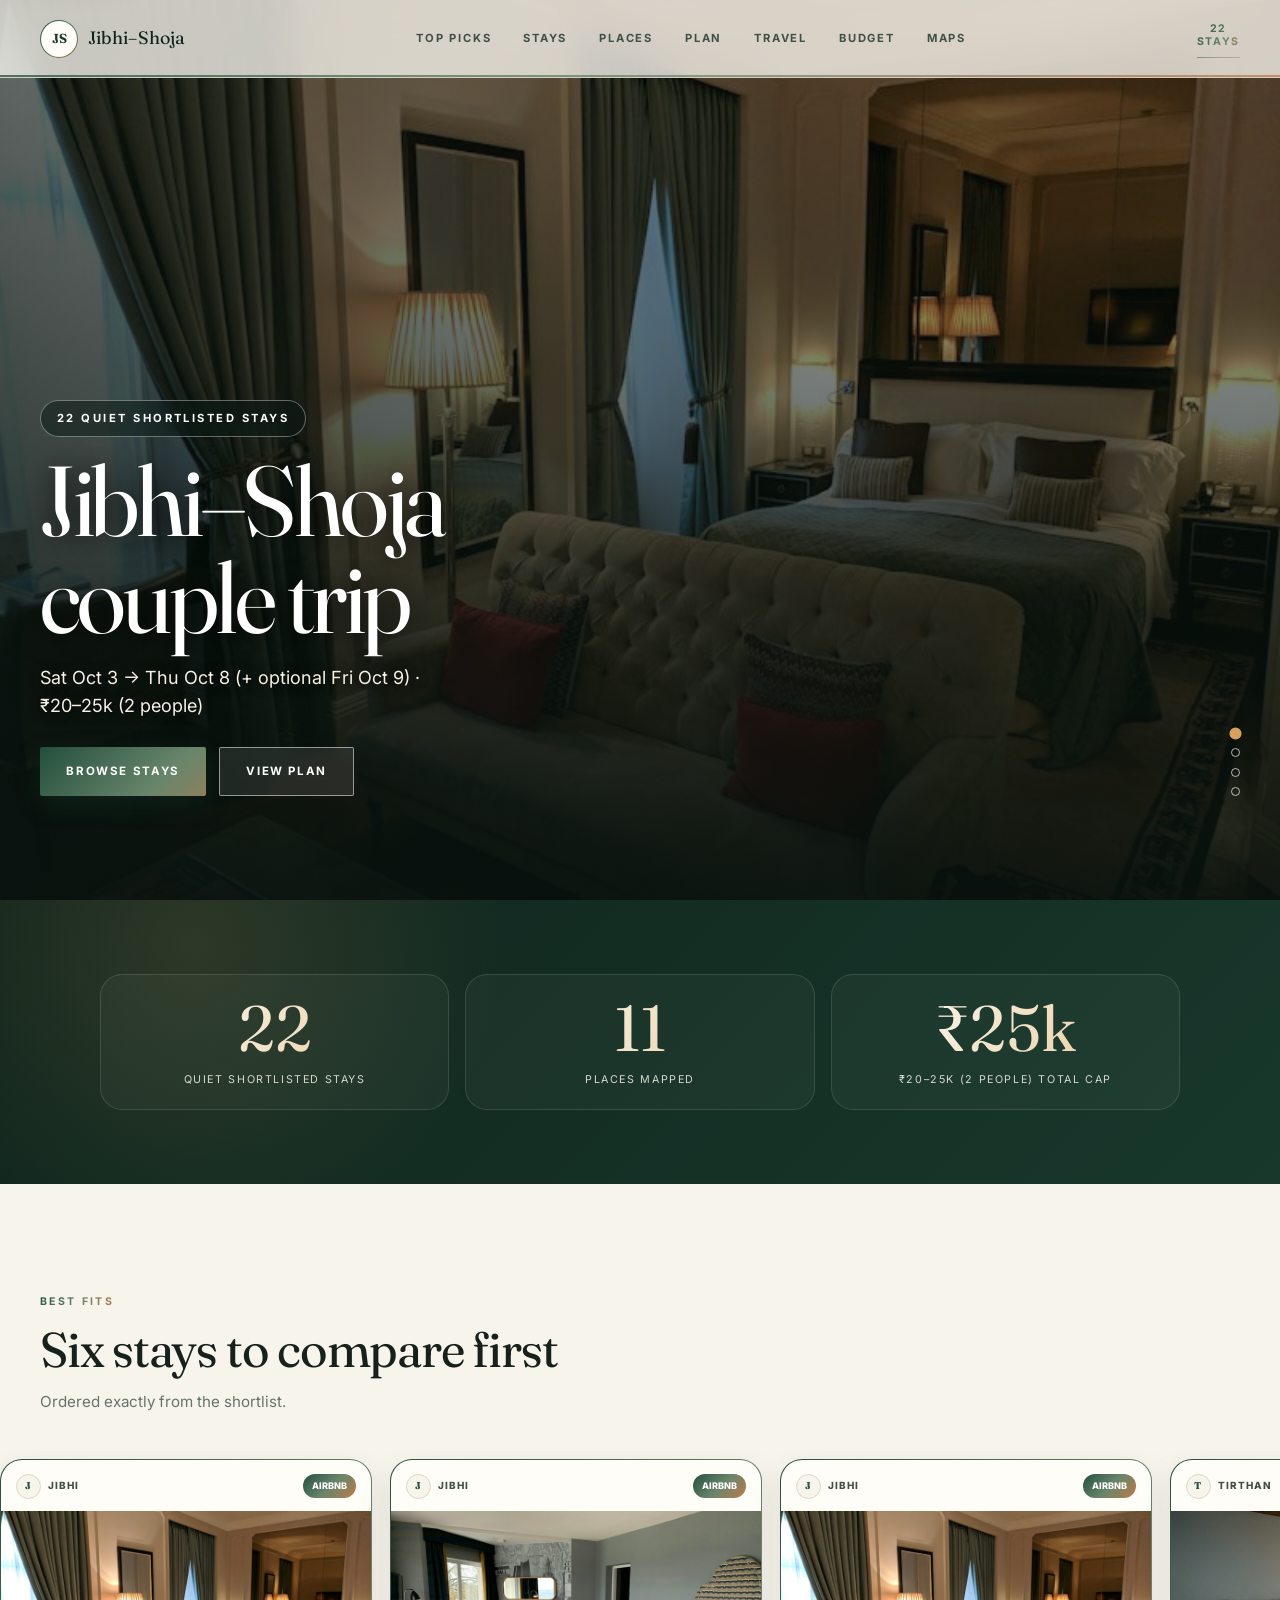
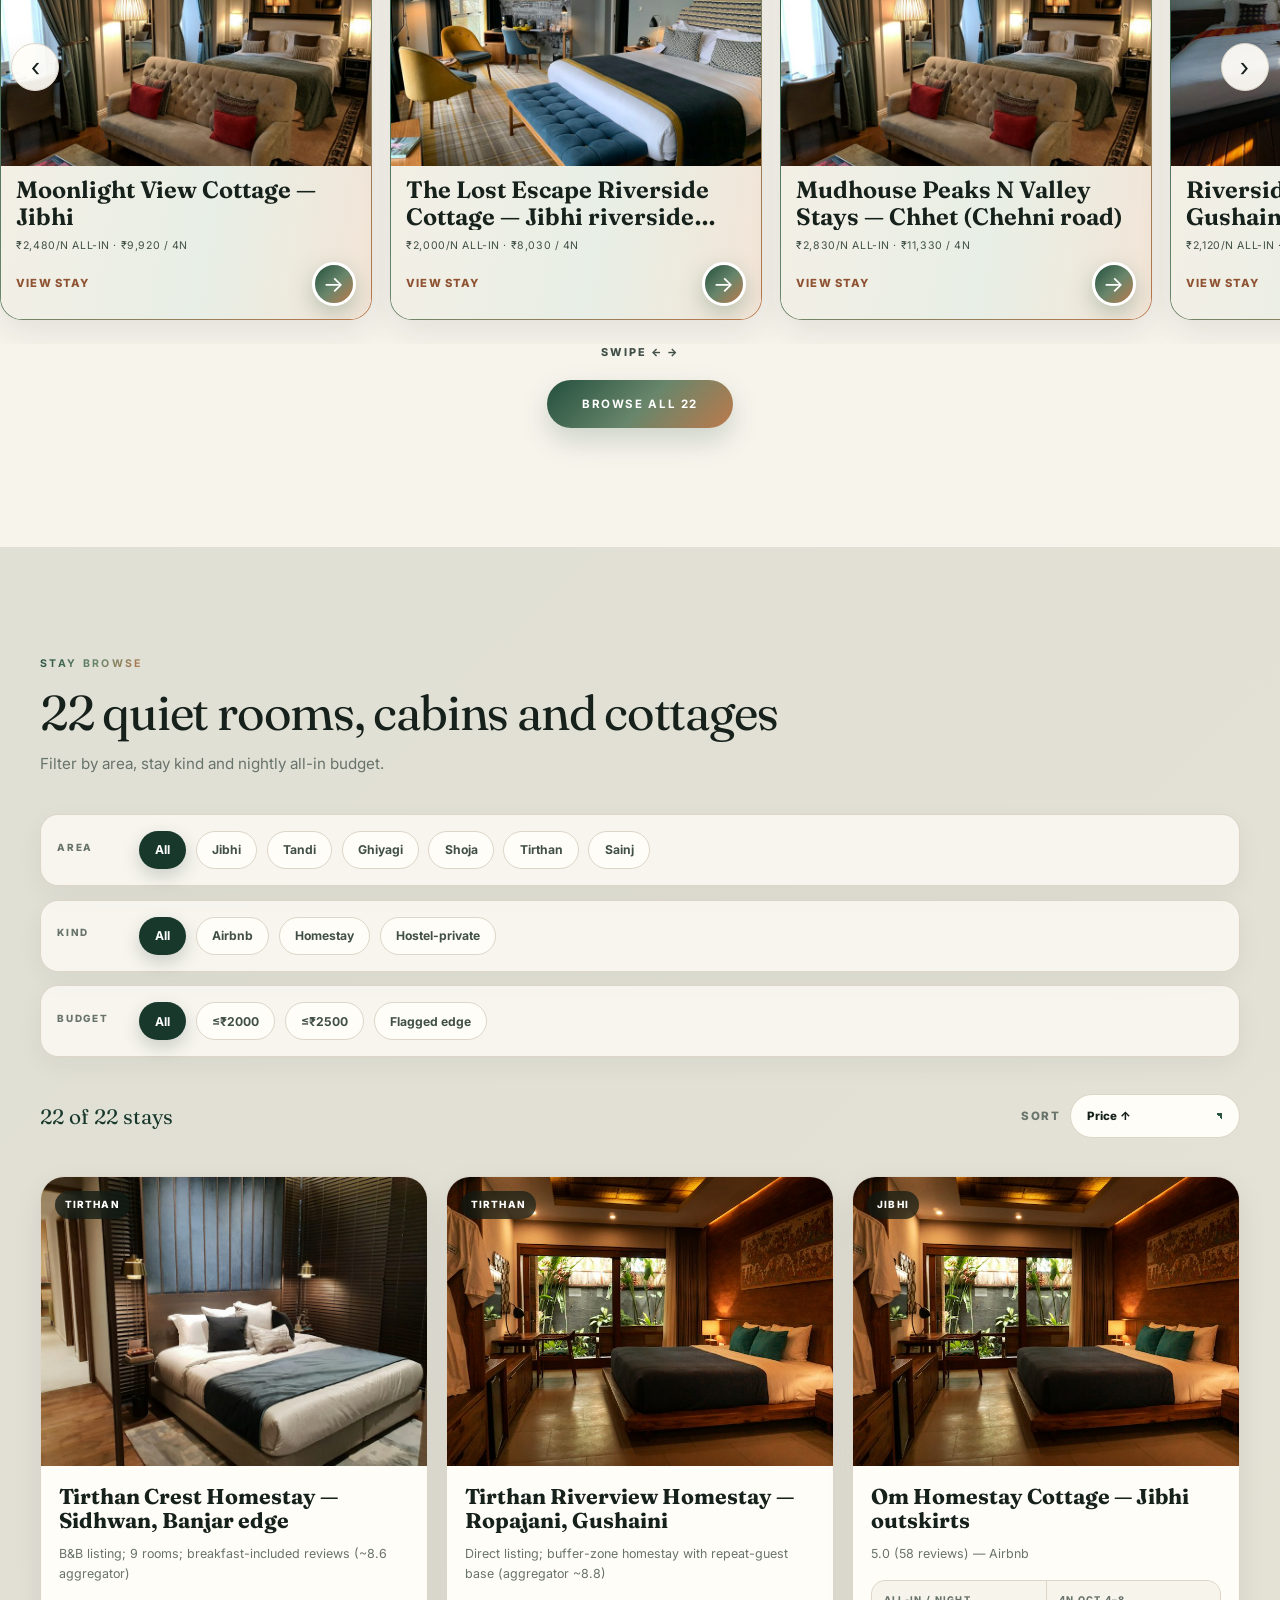
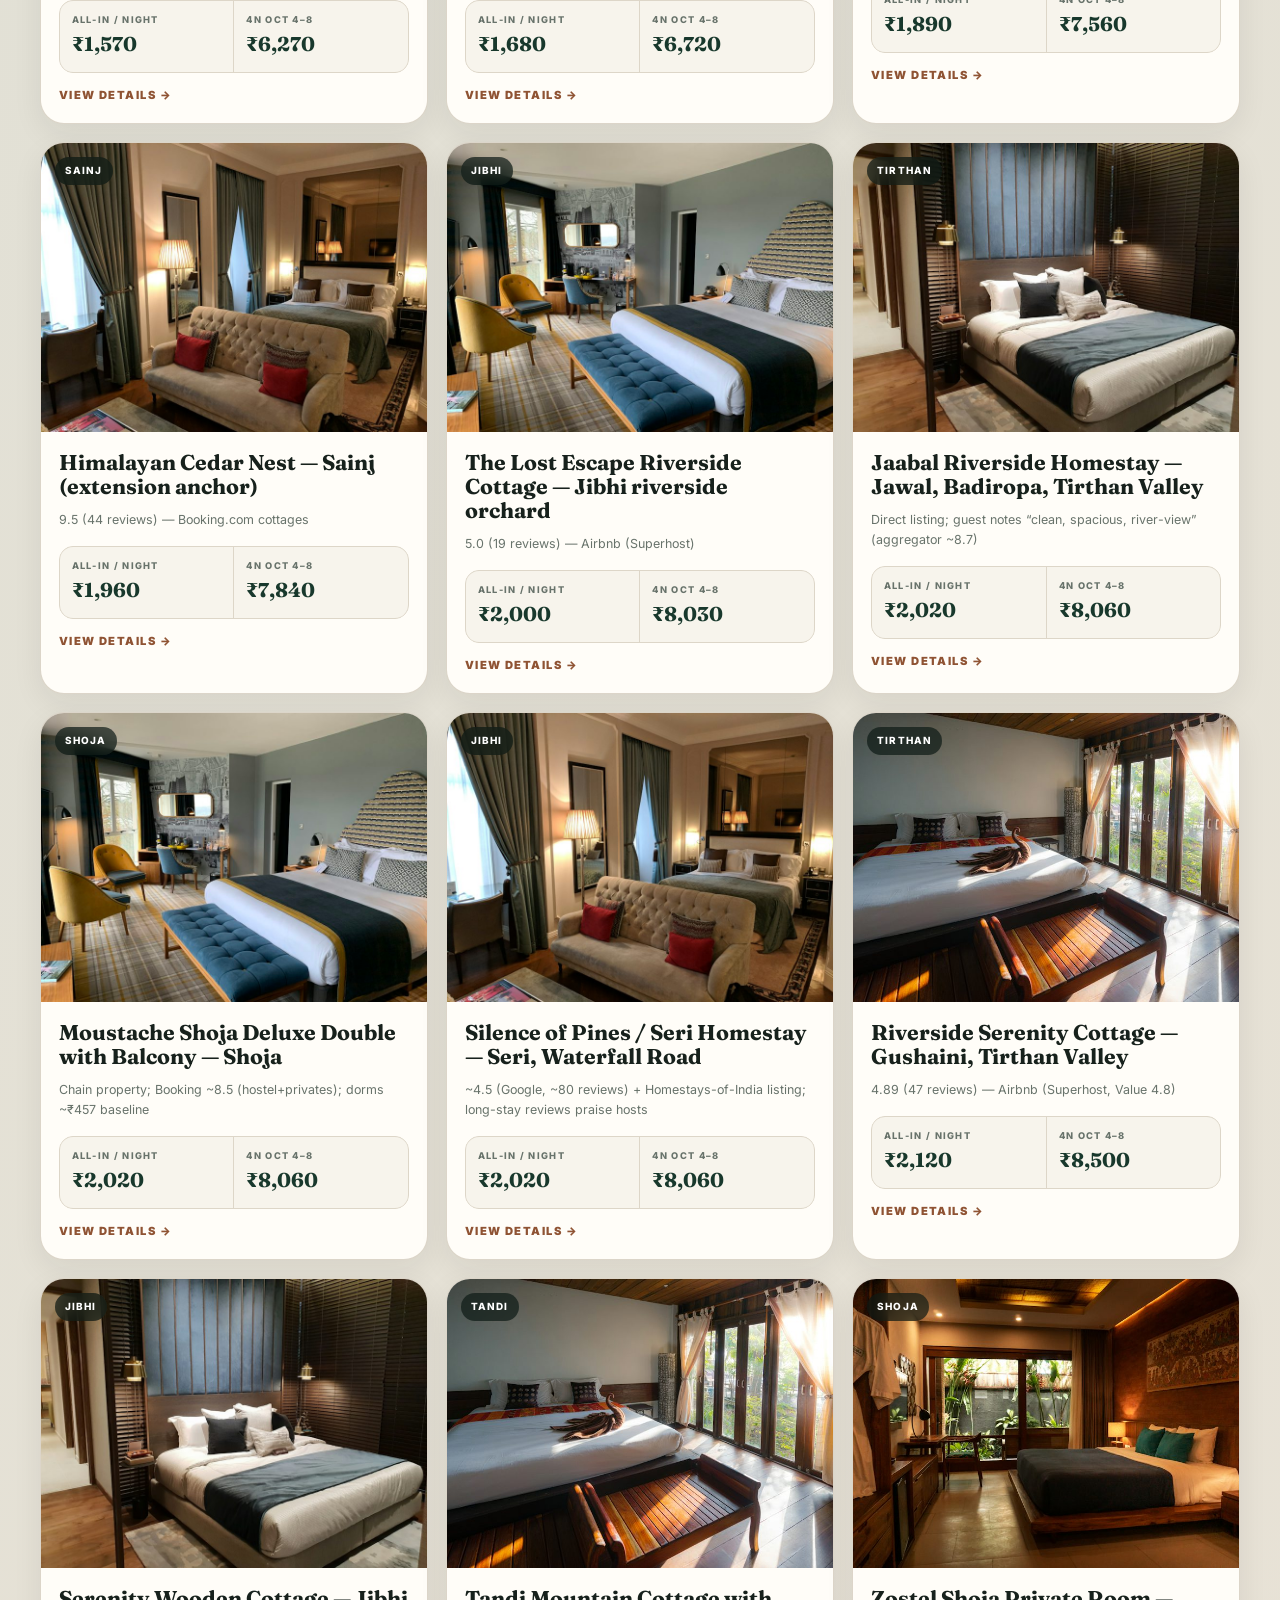
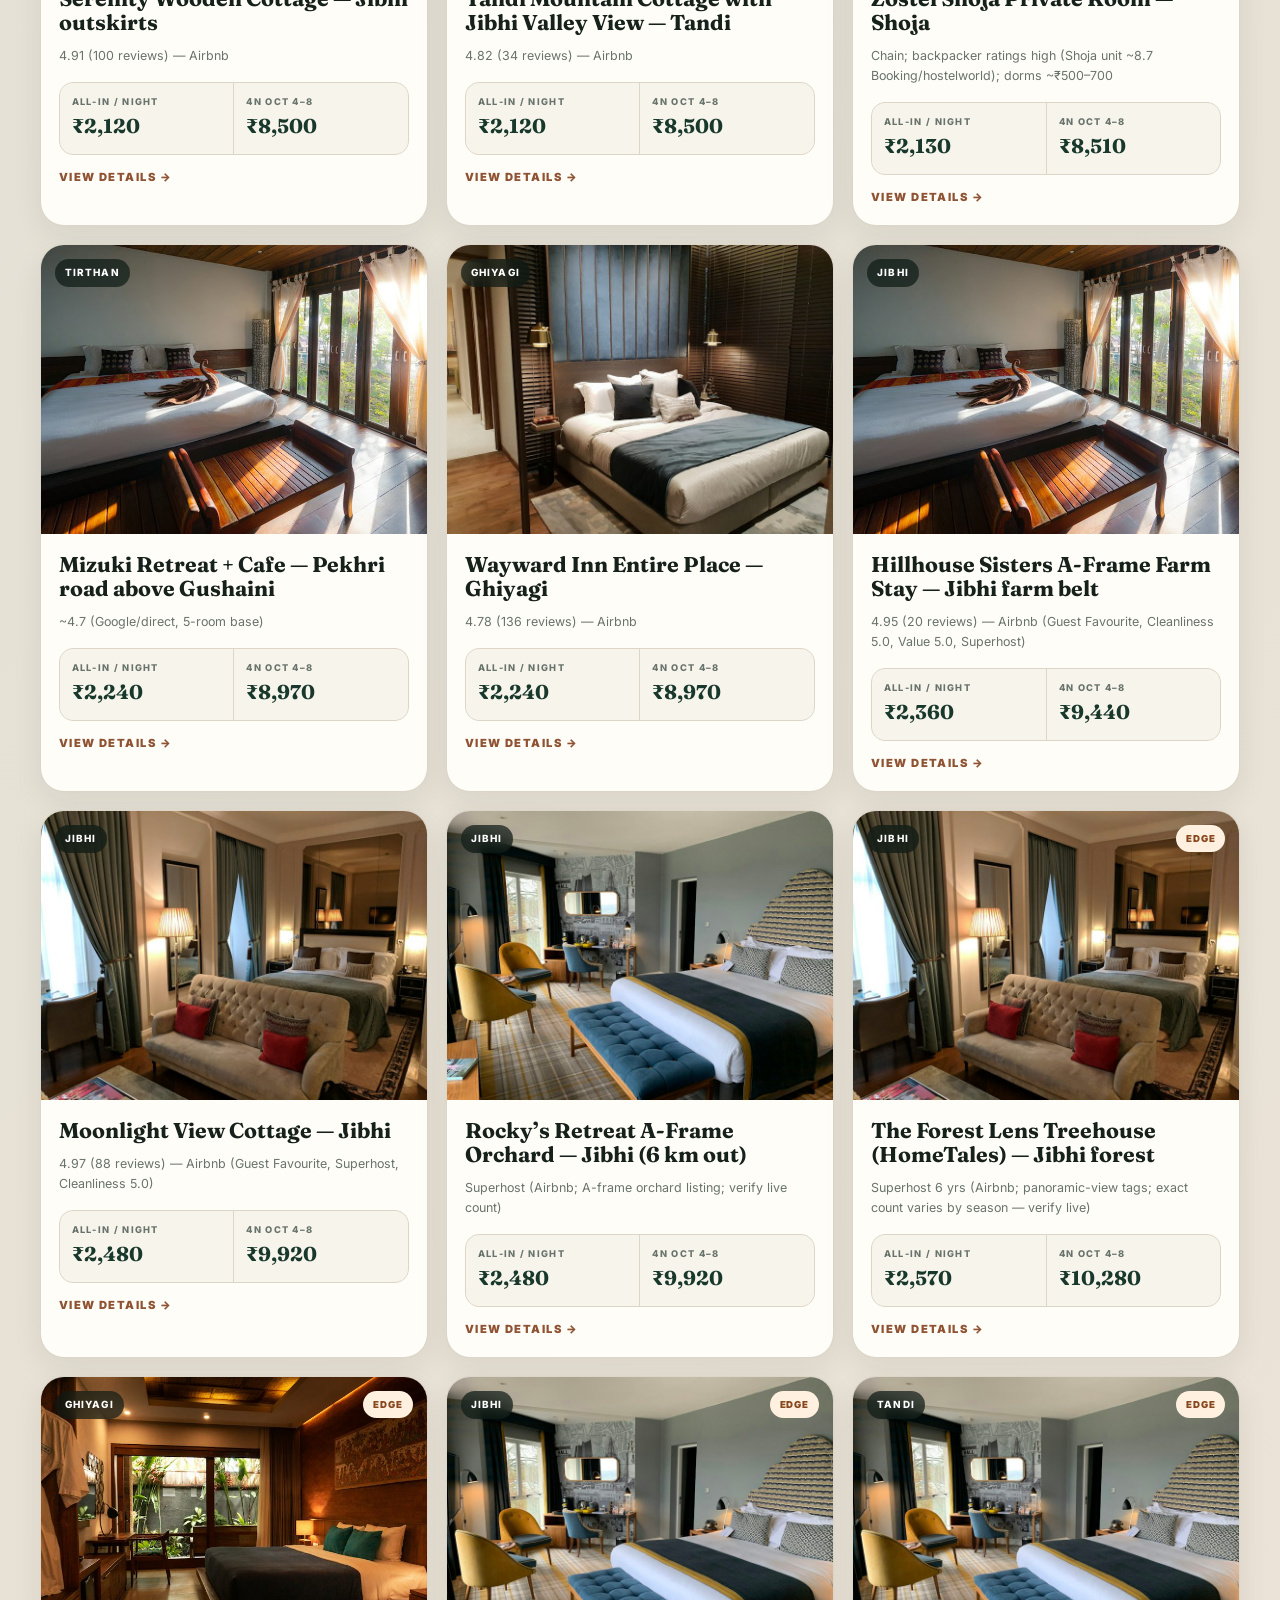
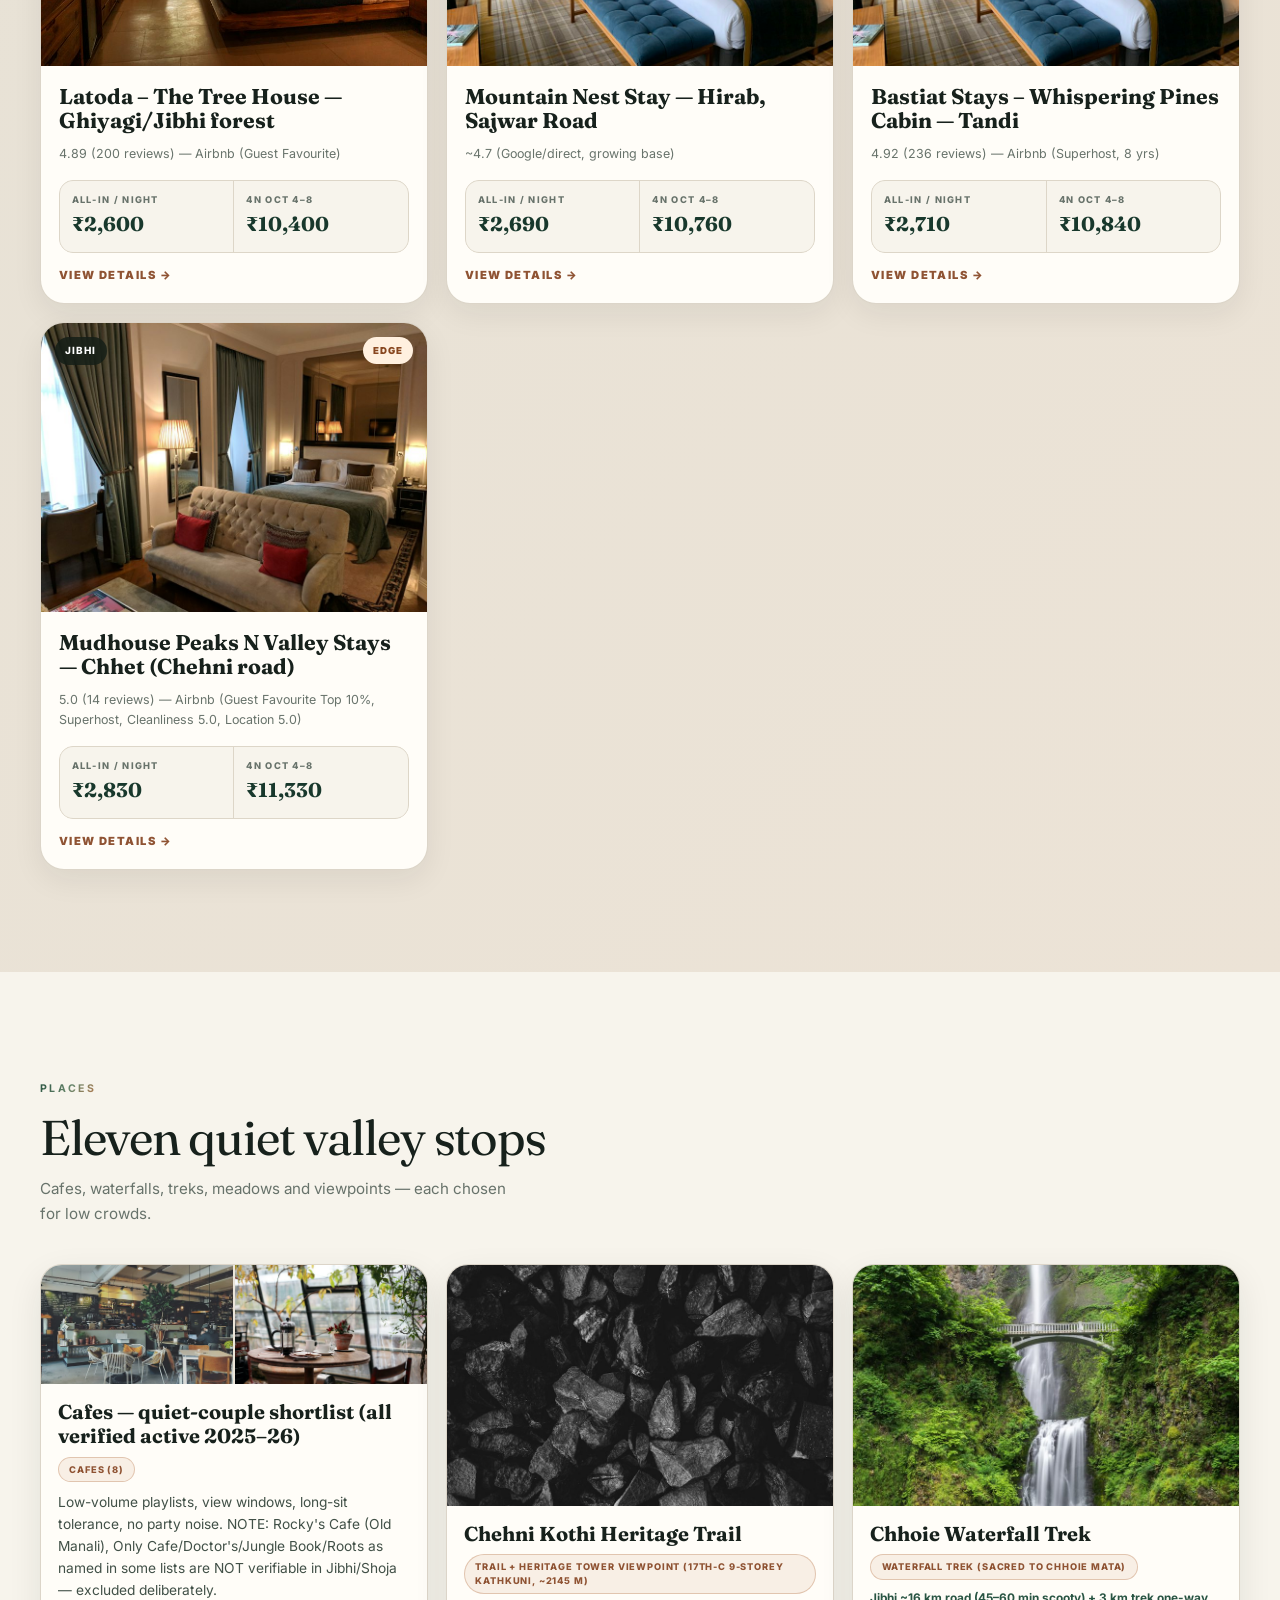
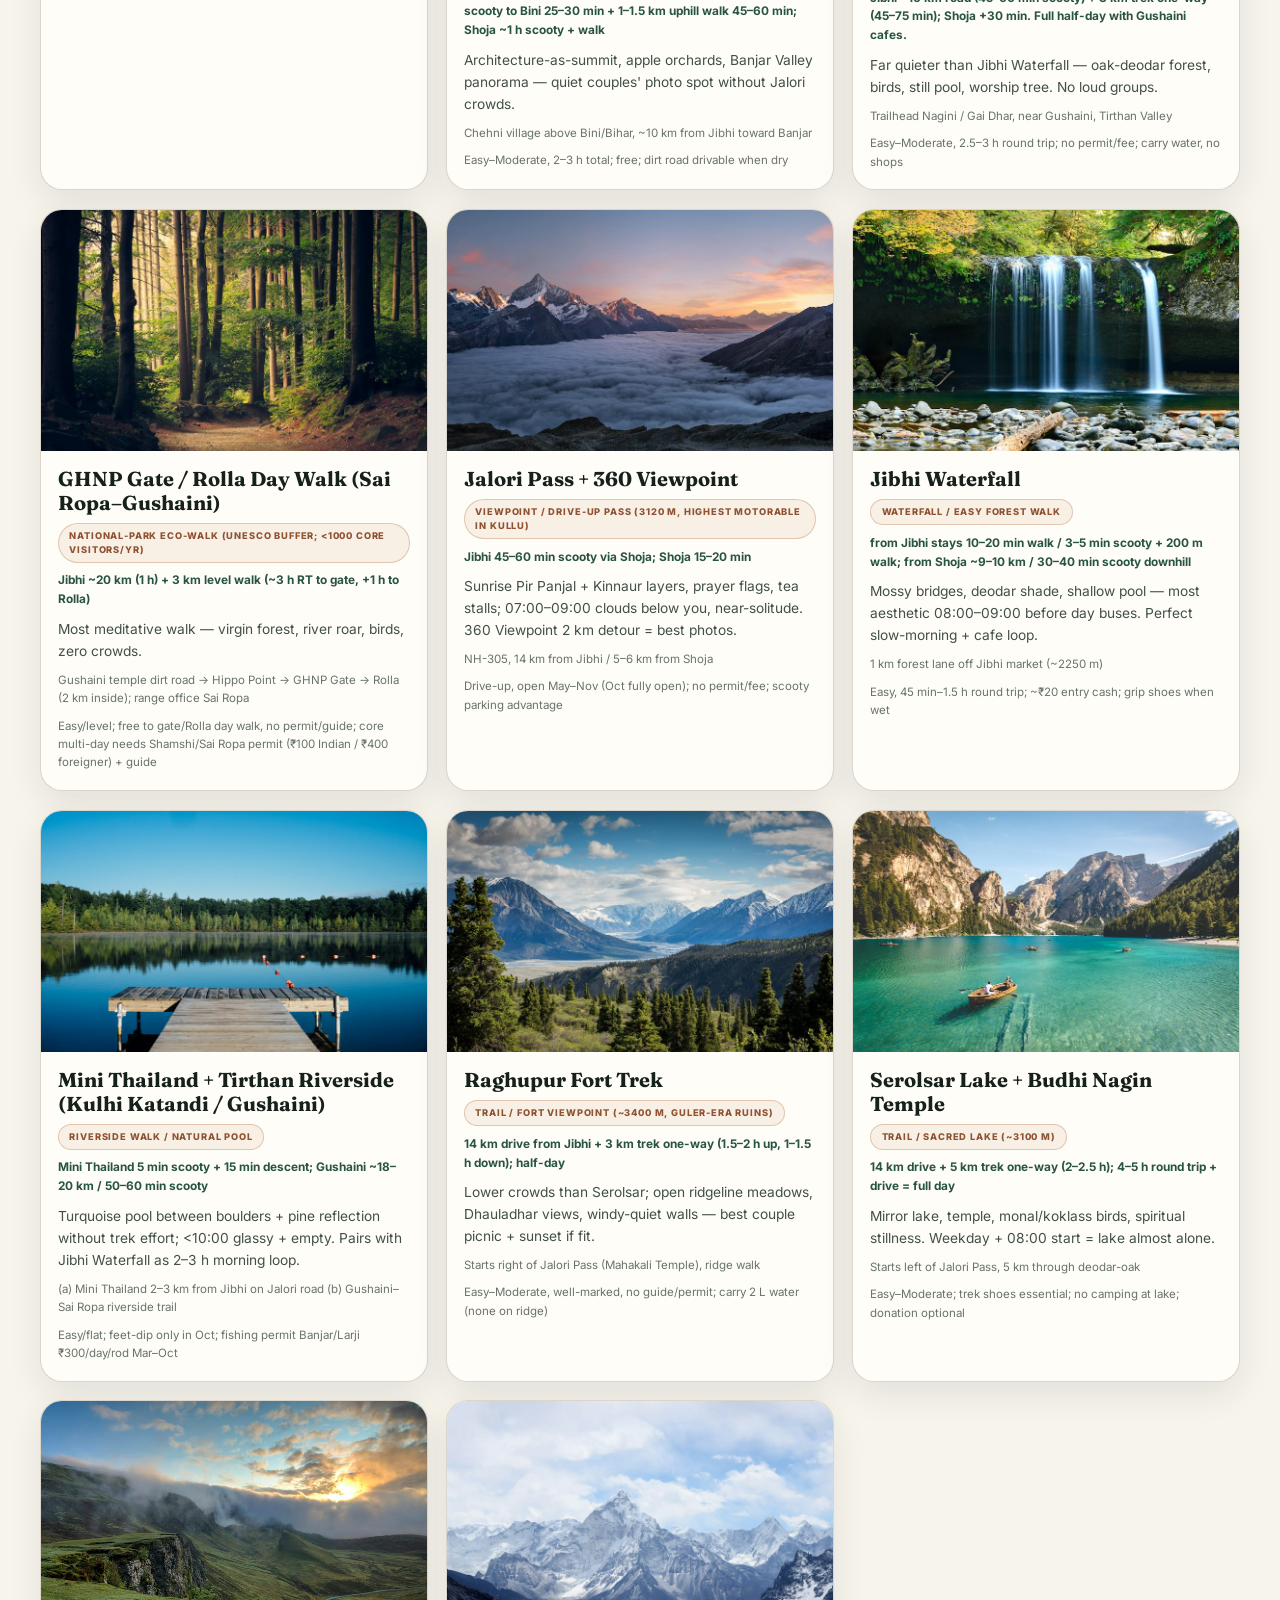
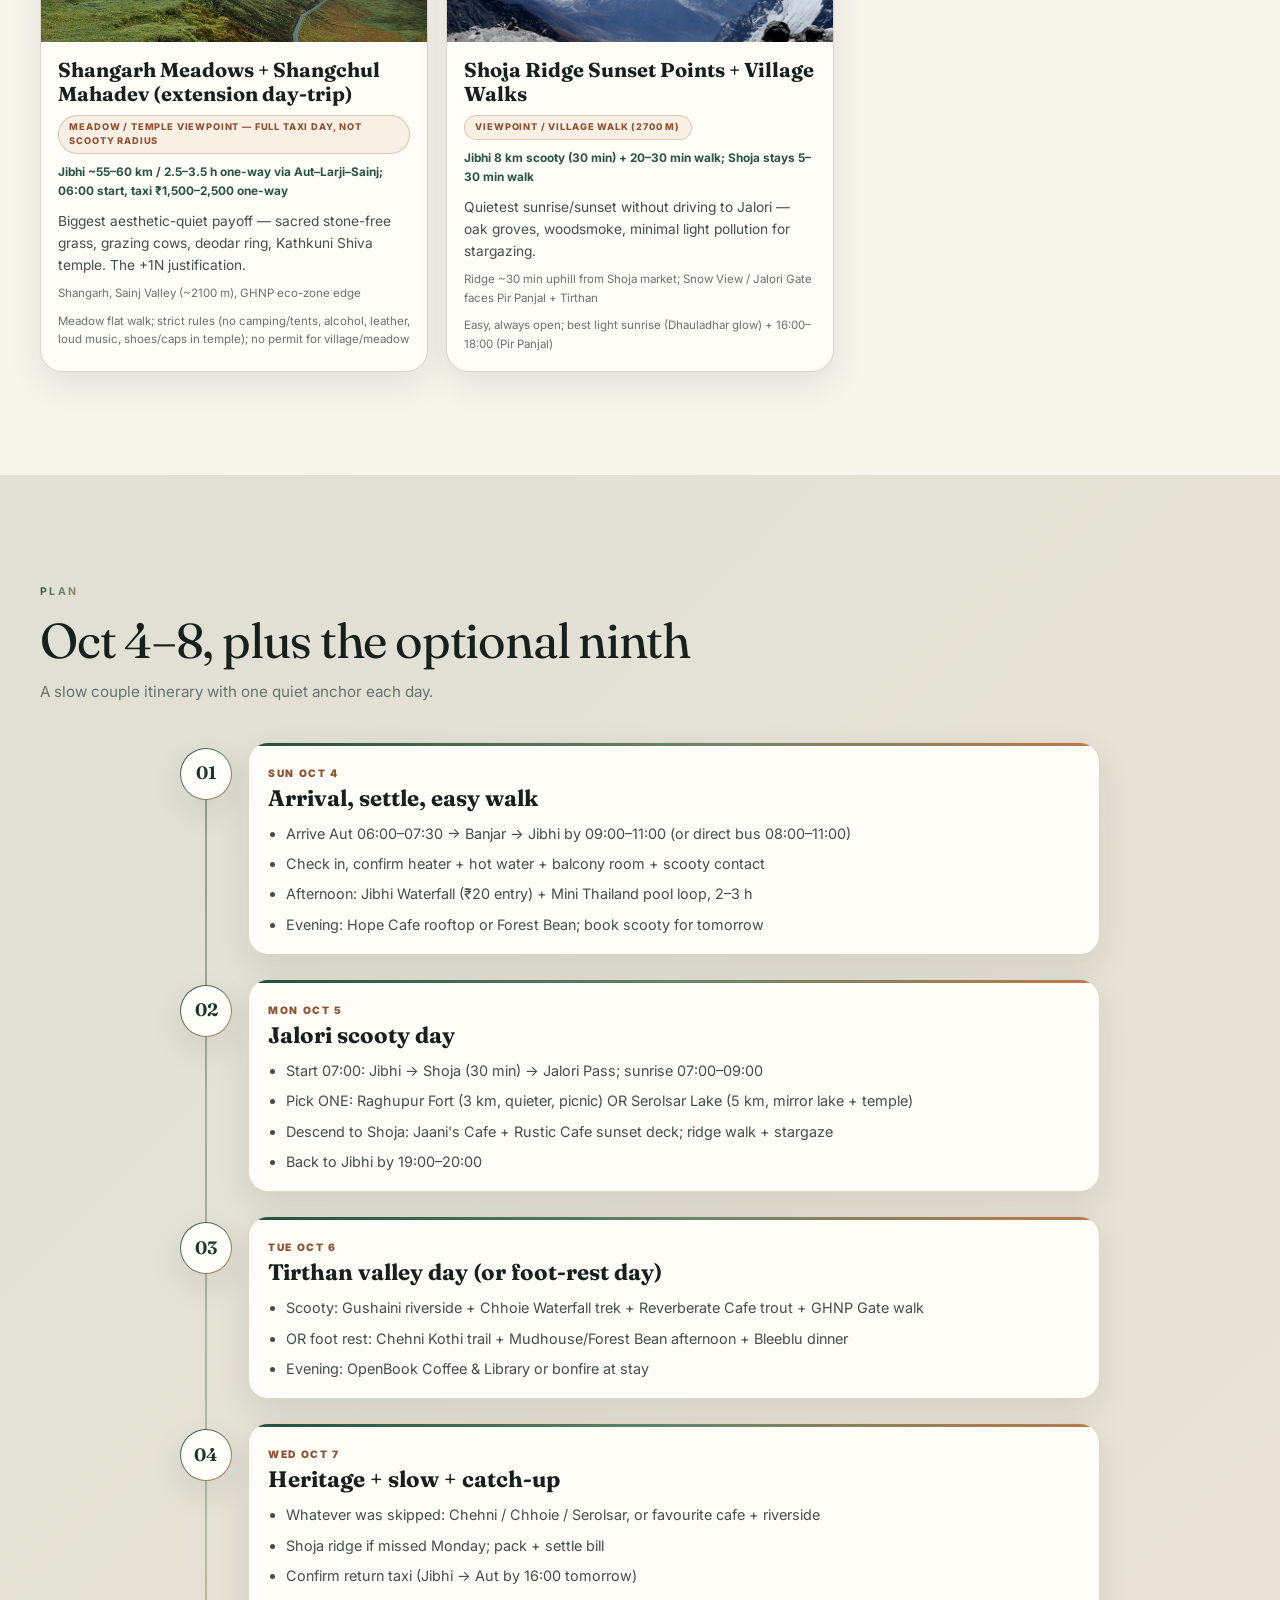
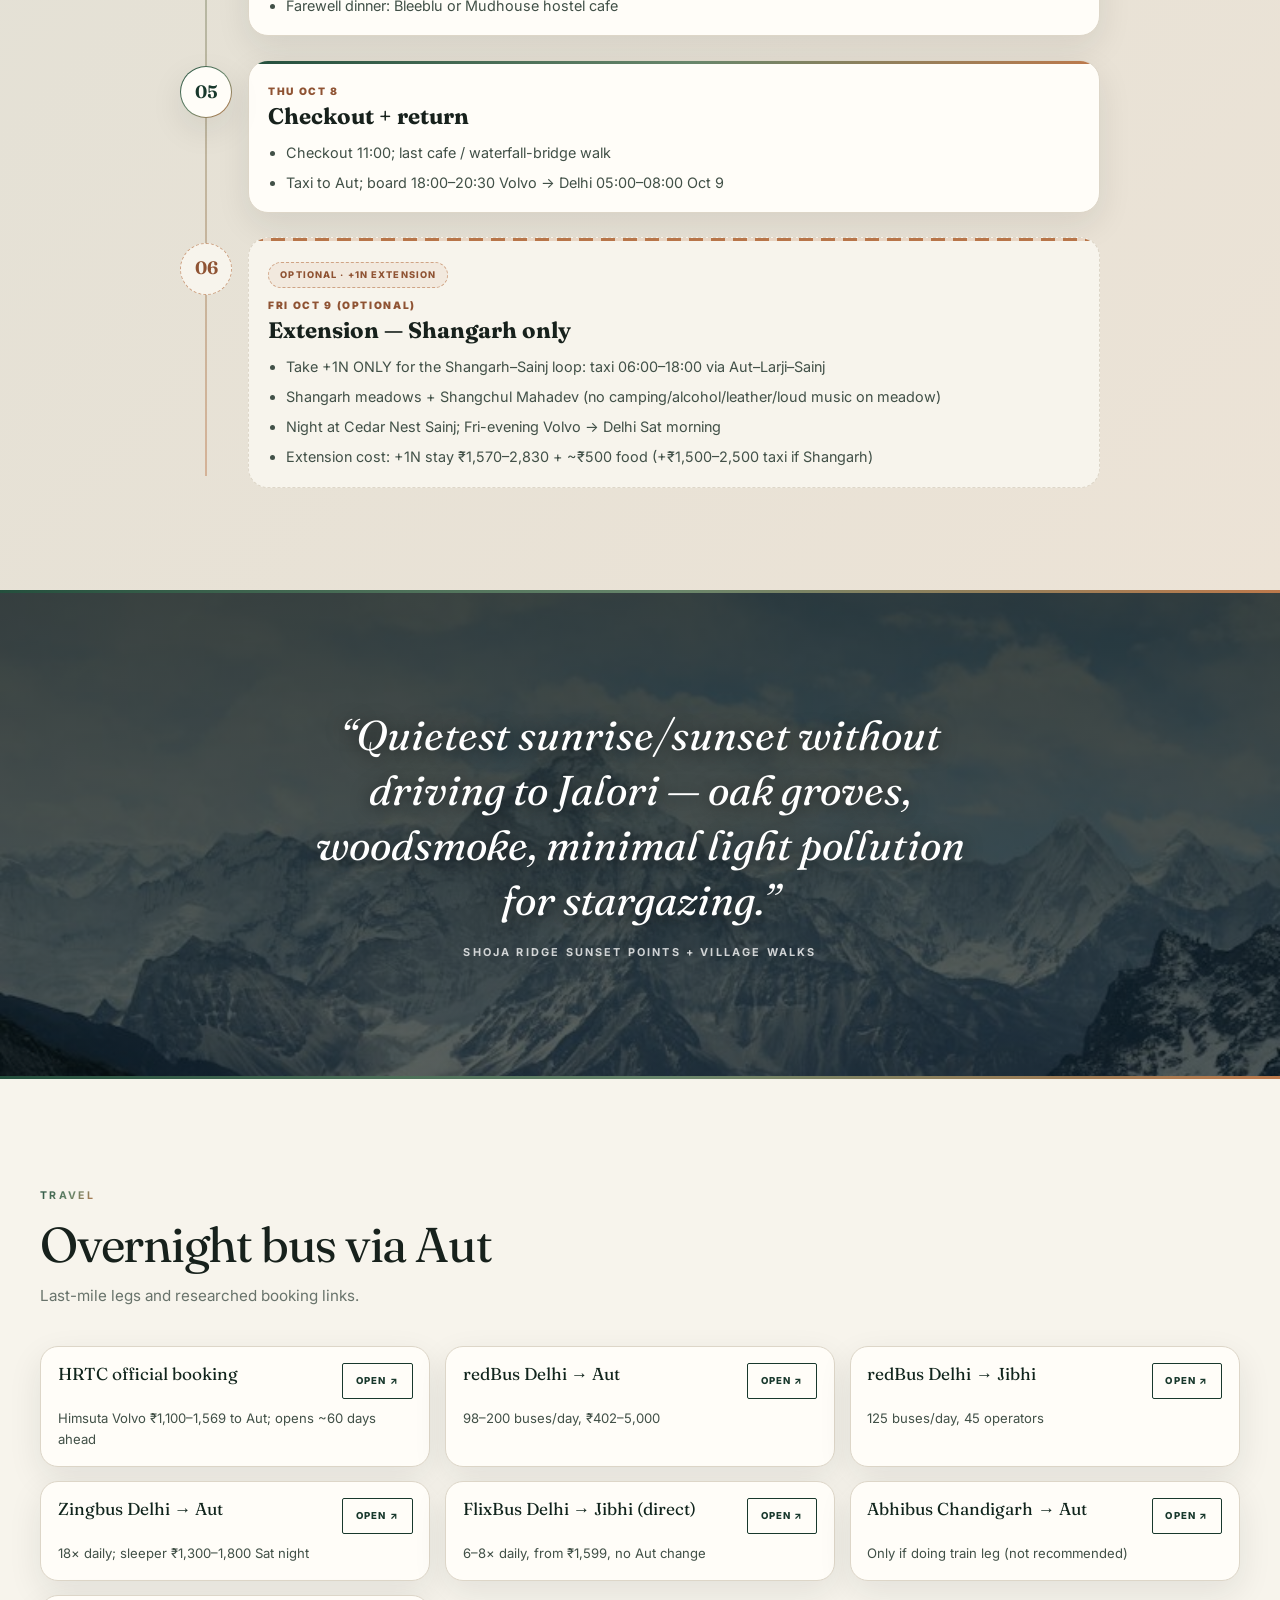
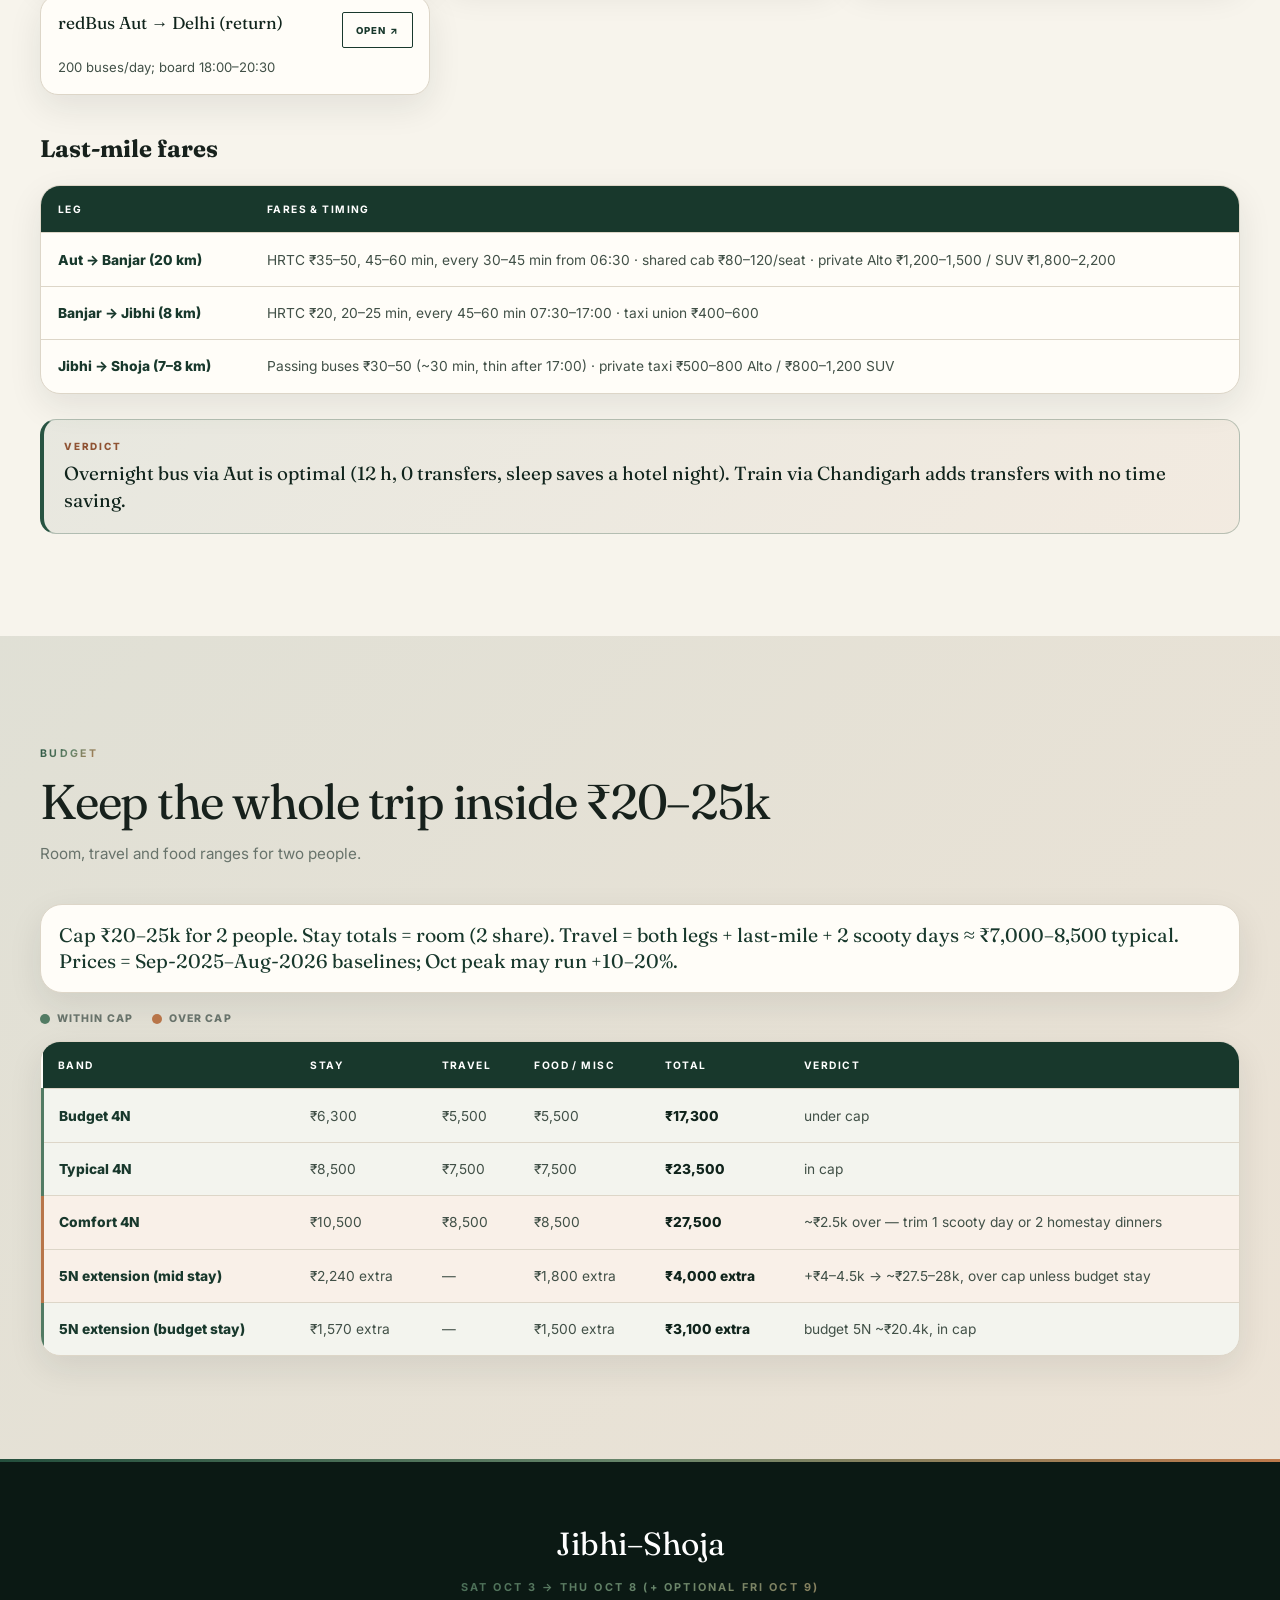
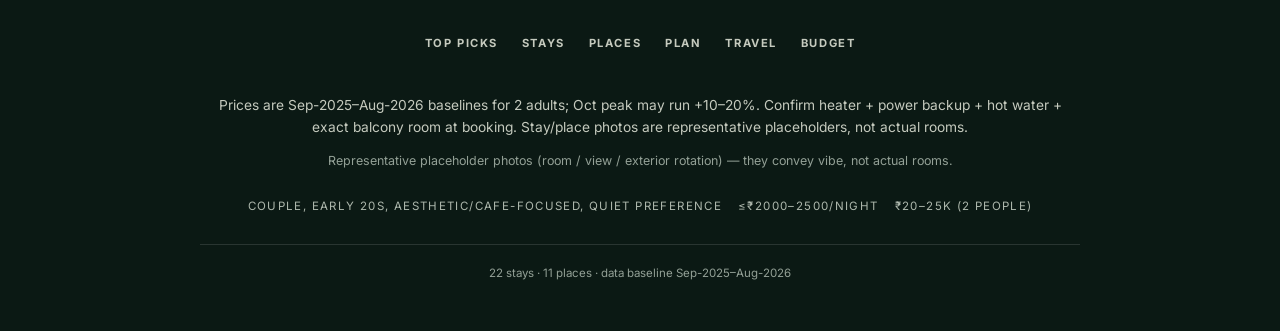
==== commit 55649ff0: "Link maps companion list from main site nav (desktop + mobile)" ====
--- a/index.html
+++ b/index.html
@@ -17,14 +17,14 @@
   <button class="nav__burger" id="burger" aria-label="Menu" aria-controls="menu" aria-expanded="false"><span></span><span></span><span></span></button>
   <a href="#top" class="nav__logo" aria-label="Jibhi Shoja trip home"><span class="nav__logo-mark">JS</span><span class="nav__logo-text">Jibhi–Shoja</span></a>
   <nav class="nav__links" aria-label="Primary">
-    <a href="#top-picks">Top picks</a><a href="#stays">Stays</a><a href="#places">Places</a><a href="#plan">Plan</a><a href="#travel">Travel</a><a href="#budget">Budget</a>
+    <a href="#top-picks">Top picks</a><a href="#stays">Stays</a><a href="#places">Places</a><a href="#plan">Plan</a><a href="#travel">Travel</a><a href="#budget">Budget</a><a href="./maps.html">Maps</a>
   </nav>
   <div class="nav__right"><a href="#stays" class="nav__cta">22<br><span>Stays</span></a></div>
 </header>
 <div class="menu" id="menu" aria-hidden="true">
   <button class="menu__close" id="menuClose" aria-label="Close">&times;</button>
   <nav class="menu__links" aria-label="Mobile">
-    <a href="#top-picks" class="menu__link">Top picks</a><a href="#stays" class="menu__link">Stays</a><a href="#places" class="menu__link">Places</a><a href="#plan" class="menu__link">Plan</a><a href="#travel" class="menu__link">Travel</a><a href="#budget" class="menu__link">Budget</a>
+    <a href="#top-picks" class="menu__link">Top picks</a><a href="#stays" class="menu__link">Stays</a><a href="#places" class="menu__link">Places</a><a href="#plan" class="menu__link">Plan</a><a href="#travel" class="menu__link">Travel</a><a href="#budget" class="menu__link">Budget</a><a href="./maps.html" class="menu__link">Maps list</a>
   </nav>
   <div class="menu__footer">
     <p class="menu__phone">Oct 4–8 · + optional Oct 9</p><p data-menu-meta>Couple trip · quiet stays · ₹20–25k cap</p>
--- a/assets/css/site.css
+++ b/assets/css/site.css
@@ -28,7 +28,7 @@
 /* Stays browse and adapted variant chips */
 .stays{padding:var(--sec-y) 0;background:var(--soft);background-image:var(--grad-soft)}.stays__panel{max-width:1280px;margin:0 auto;padding:0 var(--pad)}.vfilters{display:grid;gap:.85rem;margin-bottom:1.35rem}.vfilter-row{display:flex;align-items:flex-start;gap:.6rem;flex-wrap:wrap;padding:1rem;border:1px solid rgba(213,206,191,.8);border-radius:18px;background:rgba(255,253,248,.72);box-shadow:0 8px 26px rgba(22,35,28,.05)}.vfilter-label{flex:0 0 100%;font-size:.62rem;letter-spacing:.18em;text-transform:uppercase;color:var(--t-dim);font-weight:800;padding-top:.55rem}.vchip{border:1px solid var(--line);background:var(--white);border-radius:999px;padding:.48rem .95rem;min-height:38px;font-size:.76rem;font-weight:700;cursor:pointer;color:var(--ink-soft);transition:.25s}.vchip:hover{border-color:var(--pine-500);color:var(--pine-800);transform:translateY(-1px)}.vchip.is-on{background:var(--pine-800);color:#fff;border-color:transparent;box-shadow:0 7px 18px rgba(24,56,44,.2)}.stays__tools{display:flex;align-items:center;justify-content:space-between;gap:1rem;flex-wrap:wrap;margin:1.2rem 0 1.4rem}.stays__count{font-family:var(--f-serif);font-size:1.3rem;color:var(--pine-800)}.sort-control{display:flex;align-items:center;gap:.6rem;color:var(--t-dim);font-size:.72rem;font-weight:800;text-transform:uppercase;letter-spacing:.12em}.sort-control select{appearance:none;border:1px solid var(--line);border-radius:999px;background:var(--white) linear-gradient(45deg,transparent 50%,var(--pine-700) 50%) no-repeat calc(100% - 17px) 50%/6px 6px;color:var(--ink);padding:.72rem 2.4rem .72rem 1rem;min-height:44px;cursor:pointer}.stay-grid{display:grid;grid-template-columns:1fr;gap:1.15rem}.stay-card{position:relative;display:flex;flex-direction:column;min-height:100%;border:1px solid rgba(213,206,191,.82);border-radius:24px;background:var(--white);overflow:hidden;box-shadow:0 10px 30px rgba(22,35,28,.07);transition:transform .3s,box-shadow .3s,border-color .3s}.stay-card:hover{transform:translateY(-5px);box-shadow:var(--shadow);border-color:rgba(82,123,99,.35)}.stay-card__media{position:relative;aspect-ratio:4/3;background:var(--stone-200);overflow:hidden}.stay-card__media img{width:100%;height:100%;object-fit:cover;transition:transform .5s}.stay-card:hover .stay-card__media img{transform:scale(1.045)}.stay-card__area{position:absolute;left:.85rem;top:.85rem;padding:.38rem .65rem;border-radius:999px;background:rgba(11,25,20,.68);color:#fff;backdrop-filter:blur(8px);font-size:.62rem;font-weight:800;text-transform:uppercase;letter-spacing:.11em}.stay-card__flag{position:absolute;right:.85rem;top:.85rem;padding:.38rem .62rem;border-radius:999px;background:#fff0df;color:#88471f;font-size:.6rem;font-weight:900;text-transform:uppercase;letter-spacing:.1em}.stay-card__body{display:flex;flex:1;flex-direction:column;padding:1rem}.stay-card__name{font-family:var(--f-serif);font-size:1.34rem;line-height:1.12;margin:0 0 .75rem;color:var(--ink)}.stay-card__rating{font-size:.78rem;color:var(--t-dim);margin:0 0 1rem;display:-webkit-box;-webkit-line-clamp:2;-webkit-box-orient:vertical;overflow:hidden}.stay-card__prices{display:grid;grid-template-columns:1fr 1fr;gap:1px;background:var(--line);border:1px solid var(--line);border-radius:14px;overflow:hidden;margin-top:auto}.stay-card__price{background:var(--stone-100);padding:.75rem}.stay-card__price span{display:block;font-size:.58rem;letter-spacing:.14em;text-transform:uppercase;color:var(--t-dim);font-weight:800}.stay-card__price strong{font-family:var(--f-serif);font-size:1.25rem;color:var(--pine-800)}.stay-card__link{display:inline-flex;margin-top:.9rem;color:var(--copper-dark);font-size:.7rem;font-weight:900;letter-spacing:.13em;text-transform:uppercase}.vempty{padding:2rem;border:1px dashed var(--stone-300);border-radius:20px;background:rgba(255,253,248,.65);color:var(--t-dim);text-align:center}
 /* Shared stay-detail modal (product specs Option B+C) */
-.stay-modal{position:fixed;inset:0;z-index:300;display:grid;place-items:end center}.stay-modal[hidden]{display:none}.stay-modal__backdrop{position:absolute;inset:0;background:rgba(7,15,12,.72);backdrop-filter:blur(8px);opacity:0;transition:opacity .28s}.stay-modal__dialog{position:relative;width:100%;max-width:1180px;height:94dvh;background:var(--stone-100);border-radius:26px 26px 0 0;overflow:auto;box-shadow:0 -24px 80px rgba(0,0,0,.32);transform:translateY(28px);opacity:0;transition:transform .32s ease,opacity .32s ease}.stay-modal.is-open .stay-modal__backdrop{opacity:1}.stay-modal.is-open .stay-modal__dialog{transform:none;opacity:1}.stay-modal__close{position:sticky;top:.85rem;float:right;z-index:5;margin:.85rem .85rem -3.7rem 0;width:46px;height:46px;border-radius:50%;border:1px solid rgba(255,255,255,.35);background:rgba(12,25,20,.62);color:#fff;font-size:1.8rem;cursor:pointer;backdrop-filter:blur(8px)}.stay-detail{display:grid;min-height:100%}.stay-detail__media{background:var(--pine-950);align-self:start}.stay-detail__figure{position:relative;margin:0;aspect-ratio:4/3;overflow:hidden}.stay-detail__img{width:100%;height:100%;object-fit:cover}.stay-detail__figure::after{content:'';position:absolute;inset:auto 0 0;height:38%;background:linear-gradient(transparent,rgba(5,12,9,.76));pointer-events:none}.stay-detail__caption{position:absolute;left:1rem;right:1rem;bottom:1rem;z-index:2;color:#f4efe5;font-size:.72rem;line-height:1.45;text-shadow:0 1px 8px #000}.stay-detail__photo-btn{position:absolute;top:45%;z-index:3;width:42px;height:42px;border:1px solid rgba(255,255,255,.38);border-radius:50%;background:rgba(10,22,17,.5);color:#fff;font-size:1.7rem;cursor:pointer;backdrop-filter:blur(8px)}.stay-detail__photo-btn--prev{left:.8rem}.stay-detail__photo-btn--next{right:.8rem}.stay-detail__dots{display:flex;gap:.5rem;justify-content:center;padding:1rem;background:var(--pine-950)}.stay-detail__dot{width:8px;height:8px;border:1px solid rgba(255,255,255,.55);border-radius:50%;background:transparent;padding:0;cursor:pointer}.stay-detail__dot.is-on{background:var(--amber);border-color:var(--amber)}.stay-detail__body{padding:1.35rem var(--pad) 3rem}.back{display:inline-flex;margin-bottom:1.4rem;color:var(--copper-dark);font-size:.72rem;font-weight:900;letter-spacing:.13em;text-transform:uppercase}.stay-detail__title-row{display:flex;align-items:flex-start;gap:1rem;justify-content:space-between}.stay-detail__title-row .section__title{text-align:left;font-size:clamp(2rem,6vw,3.4rem)}.variant__flag{flex:none;font-size:.6rem;font-weight:900;letter-spacing:.1em;text-transform:uppercase;background:linear-gradient(135deg,#b65f36,#d19b58);color:#fff;border-radius:999px;padding:.28rem .65rem;margin-top:.55rem}.carpage__tagline{font-size:1rem;color:var(--ink-soft);margin:.65rem 0 1.5rem;font-style:italic}.carpage__specs{display:grid;grid-template-columns:1fr;gap:1px;background:var(--line);border:1px solid var(--line);border-radius:18px;overflow:hidden;margin-bottom:2.2rem}.spec{background:var(--white);padding:.95rem 1rem;display:flex;flex-direction:column;gap:.28rem}.spec__k{font-size:.62rem;letter-spacing:.16em;text-transform:uppercase;color:var(--t-dim);font-weight:800}.spec__v{font-size:.88rem;font-weight:500;line-height:1.5}.carpage__h2{font-family:var(--f-serif);font-size:1.45rem;font-weight:650;margin:0 0 .9rem;color:var(--pine-900)}.price-table-wrap{overflow-x:auto;border:1px solid var(--line);border-radius:16px;margin-bottom:2rem;background:var(--white)}.price-table{width:100%;border-collapse:collapse;min-width:340px}.price-table th,.price-table td{padding:.92rem 1rem;text-align:left;border-bottom:1px solid var(--line)}.price-table tr:last-child th,.price-table tr:last-child td{border-bottom:0}.price-table th{font-size:.68rem;letter-spacing:.12em;text-transform:uppercase;color:var(--t-dim)}.price-table td{font-family:var(--f-serif);font-size:1.25rem;color:var(--pine-800);white-space:nowrap}.stay-detail__why{color:var(--ink-soft);font-size:.98rem}.carpage__cta{display:flex;gap:.85rem;flex-wrap:wrap;margin-top:1.8rem}
+.stay-modal{position:fixed;inset:0;z-index:300;display:grid;place-items:end center}.stay-modal[hidden]{display:none}.stay-modal__backdrop{position:absolute;inset:0;background:rgba(7,15,12,.72);backdrop-filter:blur(8px);opacity:0;transition:opacity .28s}.stay-modal__dialog{position:relative;width:100%;max-width:1400px;height:94dvh;background:var(--stone-100);border-radius:26px 26px 0 0;overflow:auto;box-shadow:0 -24px 80px rgba(0,0,0,.32);transform:translateY(28px);opacity:0;transition:transform .32s ease,opacity .32s ease}.stay-modal.is-open .stay-modal__backdrop{opacity:1}.stay-modal.is-open .stay-modal__dialog{transform:none;opacity:1}.stay-modal__close{position:sticky;top:.85rem;float:right;z-index:5;margin:.85rem .85rem -3.7rem 0;width:46px;height:46px;border-radius:50%;border:1px solid rgba(255,255,255,.35);background:rgba(12,25,20,.62);color:#fff;font-size:1.8rem;cursor:pointer;backdrop-filter:blur(8px)}.stay-detail{display:grid;min-height:100%}.stay-detail__media{background:var(--pine-950);align-self:start}.stay-detail__figure{position:relative;margin:0;background:var(--pine-950)}.stay-detail__img{width:100%;height:auto;max-height:58dvh;object-fit:contain;display:block;margin:0 auto}.stay-detail__caption{display:block;padding:.85rem 1.1rem 1rem;color:#e9e2d3;font-size:.74rem;line-height:1.5}.stay-detail__photo-btn{position:absolute;top:45%;z-index:3;width:42px;height:42px;border:1px solid rgba(255,255,255,.38);border-radius:50%;background:rgba(10,22,17,.5);color:#fff;font-size:1.7rem;cursor:pointer;backdrop-filter:blur(8px)}.stay-detail__photo-btn--prev{left:.8rem}.stay-detail__photo-btn--next{right:.8rem}.stay-detail__dots{display:flex;gap:.5rem;justify-content:center;padding:1rem;background:var(--pine-950)}.stay-detail__dot{width:8px;height:8px;border:1px solid rgba(255,255,255,.55);border-radius:50%;background:transparent;padding:0;cursor:pointer}.stay-detail__dot.is-on{background:var(--amber);border-color:var(--amber)}.stay-detail__body{padding:1.35rem var(--pad) 3rem}.back{display:inline-flex;margin-bottom:1.4rem;color:var(--copper-dark);font-size:.72rem;font-weight:900;letter-spacing:.13em;text-transform:uppercase}.stay-detail__title-row{display:flex;align-items:flex-start;gap:1rem;justify-content:space-between}.stay-detail__title-row .section__title{text-align:left;font-size:clamp(2rem,6vw,3.4rem)}.variant__flag{flex:none;font-size:.6rem;font-weight:900;letter-spacing:.1em;text-transform:uppercase;background:linear-gradient(135deg,#b65f36,#d19b58);color:#fff;border-radius:999px;padding:.28rem .65rem;margin-top:.55rem}.carpage__tagline{font-size:1rem;color:var(--ink-soft);margin:.65rem 0 1.5rem;font-style:italic}.carpage__specs{display:grid;grid-template-columns:1fr;gap:1px;background:var(--line);border:1px solid var(--line);border-radius:18px;overflow:hidden;margin-bottom:2.2rem}.spec{background:var(--white);padding:.95rem 1rem;display:flex;flex-direction:column;gap:.28rem}.spec__k{font-size:.62rem;letter-spacing:.16em;text-transform:uppercase;color:var(--t-dim);font-weight:800}.spec__v{font-size:.88rem;font-weight:500;line-height:1.5}.carpage__h2{font-family:var(--f-serif);font-size:1.45rem;font-weight:650;margin:0 0 .9rem;color:var(--pine-900)}.price-table-wrap{overflow-x:auto;border:1px solid var(--line);border-radius:16px;margin-bottom:2rem;background:var(--white)}.price-table{width:100%;border-collapse:collapse;min-width:340px}.price-table th,.price-table td{padding:.92rem 1rem;text-align:left;border-bottom:1px solid var(--line)}.price-table tr:last-child th,.price-table tr:last-child td{border-bottom:0}.price-table th{font-size:.68rem;letter-spacing:.12em;text-transform:uppercase;color:var(--t-dim)}.price-table td{font-family:var(--f-serif);font-size:1.25rem;color:var(--pine-800);white-space:nowrap}.stay-detail__why{color:var(--ink-soft);font-size:.98rem}.carpage__cta{display:flex;gap:.85rem;flex-wrap:wrap;margin-top:1.8rem}
 /* JSON-backed guide sections */
 .content-wrap{max-width:1280px;margin:0 auto;padding:0 var(--pad)}.place-swipe{display:flex;gap:18px;overflow-x:auto;scroll-snap-type:x mandatory;-webkit-overflow-scrolling:touch;padding:8px var(--pad) 6px;scrollbar-width:none}.place-swipe::-webkit-scrollbar{display:none}.place-swipe::after{content:"";flex:none;width:2px}.place-swipe .place-card{scroll-snap-align:start;flex:0 0 min(80vw,340px)}
 .place-card{display:flex;flex-direction:column;border:1px solid rgba(213,206,191,.82);border-radius:22px;background:var(--white);overflow:hidden;box-shadow:var(--shadow-soft);transition:transform .3s,box-shadow .3s}.place-card:hover{transform:translateY(-4px);box-shadow:var(--shadow)}
@@ -81,7 +81,7 @@
 
 /* Responsive rhythm */
 @media(min-width:560px){.stats__grid{grid-template-columns:repeat(3,1fr)}.stay-grid{grid-template-columns:repeat(2,minmax(0,1fr))}.carpage__specs{grid-template-columns:repeat(2,1fr)}.vfilter-label{flex-basis:72px}}
-@media(min-width:768px){.hero__content{max-width:760px}.swipe .bcard{flex-basis:31%;min-width:290px}.place-swipe{display:grid;grid-template-columns:repeat(2,minmax(0,1fr));gap:1.15rem;overflow:visible;padding:0 var(--pad);max-width:1280px;margin:0 auto}.place-swipe::after{display:none}.place-swipe .place-card{flex:none}.swipe-hint--places{display:none}.tlink-grid{grid-template-columns:repeat(2,1fr)}.stay-modal{place-items:center;padding:2rem}.stay-modal__dialog{height:min(90dvh,880px);border-radius:28px}.stay-detail{grid-template-columns:minmax(0,.94fr) minmax(0,1.06fr)}.stay-detail__media{position:sticky;top:0;height:100%}.stay-detail__figure{height:calc(100% - 49px);aspect-ratio:auto}.stay-detail__body{padding-top:2rem}.carpage__specs{grid-template-columns:repeat(2,1fr)}}
+@media(min-width:768px){.hero__content{max-width:760px}.swipe .bcard{flex-basis:31%;min-width:290px}.place-swipe{display:grid;grid-template-columns:repeat(2,minmax(0,1fr));gap:1.15rem;overflow:visible;padding:0 var(--pad);max-width:1280px;margin:0 auto}.place-swipe::after{display:none}.place-swipe .place-card{flex:none}.swipe-hint--places{display:none}.tlink-grid{grid-template-columns:repeat(2,1fr)}.stay-modal{place-items:center;padding:1rem}.stay-modal__dialog{height:min(96dvh,1040px);border-radius:28px}.stay-detail{grid-template-columns:minmax(0,1fr)}.stay-detail__figure{height:auto}.stay-detail__body{padding-top:2rem}.carpage__specs{grid-template-columns:repeat(2,1fr)}}
 @media(min-width:1024px){:root{--nav-h:78px}.nav{padding:0 2.5rem}.nav__links{display:flex;gap:2rem}.nav__links a{font-size:.7rem;letter-spacing:.16em;text-transform:uppercase;font-weight:700;color:var(--ink-soft);transition:.25s}.nav__links a:hover{color:var(--copper-dark)}.nav__logo{position:static;transform:none}.nav__burger{display:none}.section__head{max-width:1280px;margin-left:auto;margin-right:auto}.stay-grid{grid-template-columns:repeat(3,minmax(0,1fr))}.place-swipe{grid-template-columns:repeat(3,minmax(0,1fr))}.tlink-grid{grid-template-columns:repeat(3,1fr)}.stay-card__body{padding:1.1rem}}
 @media(hover:hover) and (pointer:fine){.caro__btn{display:inline-flex}}
 @media(max-width:380px){.nav__logo-text{font-size:1rem}.nav__cta{font-size:.6rem}.hero{min-height:590px}.hero__actions .btn{padding-left:1.25rem;padding-right:1.25rem}.hero__dots{right:1rem}.stays__tools{align-items:stretch;flex-direction:column}.sort-control{width:100%;justify-content:space-between}.sort-control select{flex:1}.stay-card__name{font-size:1.24rem}}
